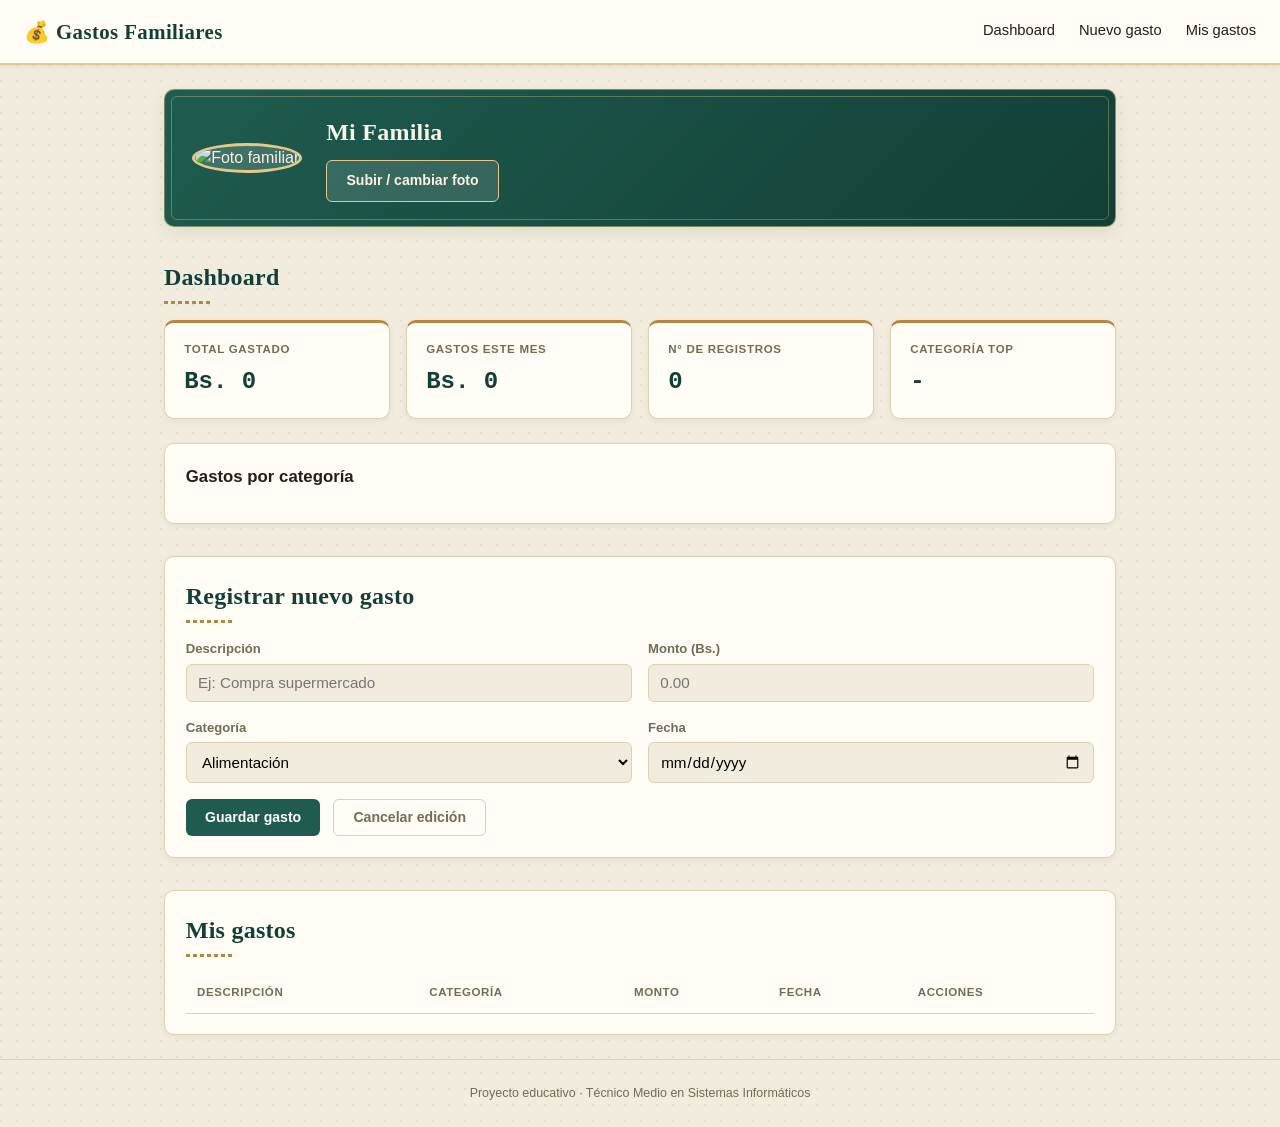
==== index.html @ 494bfda7 "Update index.html" ====
<!DOCTYPE html>
<html lang="es">
<head>
  <meta charset="UTF-8" />
  <meta name="viewport" content="width=device-width, initial-scale=1.0" />
  <title>Gastos Familiares</title>
  <link rel="stylesheet" href="style.css" />
</head>
<body>

  <!-- HEADER -->
  <header class="header">
    <div class="header__left">
      <span class="header__logo">💰 Gastos Familiares</span>
    </div>
    <button class="hamburger" id="hamburgerBtn" aria-label="Abrir menú">
      <span></span>
      <span></span>
      <span></span>
    </button>
    <nav class="nav" id="navMenu">
      <a href="#dashboard" class="nav__link">Dashboard</a>
      <a href="#nuevo-gasto" class="nav__link">Nuevo gasto</a>
      <a href="#lista-gastos" class="nav__link">Mis gastos</a>
    </nav>
  </header>

  <main class="main">

    <!-- SECCIÓN: FOTO FAMILIAR -->
    <section class="familia-card">
      <div class="familia-card__foto">
        <img id="fotoFamiliar" src="" alt="Foto familiar" />
      </div>
      <div class="familia-card__info">
        <h2 id="nombreFamilia">Mi Familia</h2>
        <label class="btn btn--secondary" for="inputFoto">Subir / cambiar foto</label>
        <input type="file" id="inputFoto" accept="image/*" hidden />
      </div>
    </section>

    <!-- DASHBOARD -->
    <section id="dashboard" class="dashboard">
      <h2 class="section-title">Dashboard</h2>

      <div class="stats-grid">
        <div class="stat-card">
          <span class="stat-card__label">Total gastado</span>
          <span class="stat-card__value" id="statTotal">Bs. 0</span>
        </div>
        <div class="stat-card">
          <span class="stat-card__label">Gastos este mes</span>
          <span class="stat-card__value" id="statMes">Bs. 0</span>
        </div>
        <div class="stat-card">
          <span class="stat-card__label">N° de registros</span>
          <span class="stat-card__value" id="statCantidad">0</span>
        </div>
        <div class="stat-card">
          <span class="stat-card__label">Categoría top</span>
          <span class="stat-card__value" id="statCategoriaTop">-</span>
        </div>
      </div>

      <div class="categorias-breakdown">
        <h3 class="section-subtitle">Gastos por categoría</h3>
        <div id="categoriasContainer"></div>
      </div>
    </section>

    <!-- FORMULARIO NUEVO GASTO -->
    <section id="nuevo-gasto" class="form-section">
      <h2 class="section-title">Registrar nuevo gasto</h2>
      <form id="formGasto" class="form-gasto">
        <input type="hidden" id="gastoId" />

        <div class="form-group">
          <label for="descripcion">Descripción</label>
          <input type="text" id="descripcion" required placeholder="Ej: Compra supermercado" />
        </div>

        <div class="form-group">
          <label for="monto">Monto (Bs.)</label>
          <input type="number" id="monto" step="0.01" min="0" required placeholder="0.00" />
        </div>

        <div class="form-group">
          <label for="categoria">Categoría</label>
          <select id="categoria">
            <option value="Alimentación">Alimentación</option>
            <option value="Transporte">Transporte</option>
            <option value="Servicios">Servicios</option>
            <option value="Salud">Salud</option>
            <option value="Educación">Educación</option>
            <option value="Entretenimiento">Entretenimiento</option>
            <option value="Otros">Otros</option>
          </select>
        </div>

        <div class="form-group">
          <label for="fecha">Fecha</label>
          <input type="date" id="fecha" required />
        </div>

        <div class="form-actions">
          <button type="submit" class="btn btn--primary" id="btnGuardar">Guardar gasto</button>
          <button type="button" class="btn btn--ghost" id="btnCancelar" hidden>Cancelar edición</button>
        </div>
      </form>
    </section>

    <!-- LISTA DE GASTOS -->
    <section id="lista-gastos" class="lista-section">
      <h2 class="section-title">Mis gastos</h2>
      <div class="tabla-wrapper">
        <table class="tabla-gastos">
          <thead>
            <tr>
              <th>Descripción</th>
              <th>Categoría</th>
              <th>Monto</th>
              <th>Fecha</th>
              <th>Acciones</th>
            </tr>
          </thead>
          <tbody id="tablaGastosBody">
            <!-- filas generadas por JS -->
          </tbody>
        </table>
      </div>
    </section>

  </main>

  <footer class="footer">
    <p>Proyecto educativo · Técnico Medio en Sistemas Informáticos</p>
  </footer>

  <script src="https://cdn.jsdelivr.net/npm/@supabase/supabase-js@2"></script>
  <script src="js/supabaseClient.js"></script>
  <script src="js/toast.js"></script>
  <script src="js/auth.js"></script>
  <script src="js/app.js"></script>
</body>
</html>
---- style.css ----
/* =====================================================
   GASTOS FAMILIARES — tema "Billetera"
   Inspirado en billetes bolivianos y libros contables:
   verde billete, dorado grabado, papel crema, guilloché.
   ===================================================== */

/* ================= VARIABLES ================= */
:root {
  --color-bg: #f1ecdd;
  --color-surface: #fffdf6;
  --color-primary: #1f5c4f;        /* verde billete */
  --color-primary-dark: #123f36;
  --color-secondary: #b8863f;      /* dorado grabado */
  --color-secondary-light: #e4c98a;
  --color-text: #241f16;
  --color-text-light: #756b56;
  --color-border: #ddd2b3;
  --color-danger: #a3402c;
  --color-success: #2f7d5c;
  --radius: 10px;
  --radius-sm: 6px;
  --shadow: 0 6px 18px rgba(31, 26, 10, 0.08);
  --shadow-sm: 0 2px 6px rgba(31, 26, 10, 0.06);
  --transition: 0.2s ease;
  --font-display: "Spectral", "Georgia", serif;
  --font-body: "Inter", "Segoe UI", Roboto, Arial, sans-serif;
  --font-mono: "JetBrains Mono", "Courier New", monospace;
}

* { box-sizing: border-box; margin: 0; padding: 0; }

body {
  font-family: var(--font-body);
  background:
    radial-gradient(circle at 1px 1px, rgba(31,92,79,0.07) 1px, transparent 0) 0 0/16px 16px,
    var(--color-bg);
  color: var(--color-text);
  line-height: 1.5;
}

.section-title {
  font-family: var(--font-display);
  font-weight: 600;
  font-size: 1.5rem;
  margin-bottom: 1rem;
  color: var(--color-primary-dark);
  letter-spacing: 0.01em;
}

.section-subtitle {
  font-size: 1.05rem;
  font-weight: 600;
  margin-bottom: 0.8rem;
  color: var(--color-text);
}

/* Regla tipo guilloché para separar secciones importantes */
.section-title::after {
  content: "";
  display: block;
  width: 46px;
  height: 3px;
  margin-top: 0.4rem;
  background: repeating-linear-gradient(
    90deg,
    var(--color-secondary) 0 4px,
    transparent 4px 7px
  );
}

/* ================= HEADER ================= */
.header {
  display: flex;
  align-items: center;
  justify-content: space-between;
  background: var(--color-surface);
  padding: 1rem 1.5rem;
  border-bottom: 2px solid var(--color-secondary-light);
  box-shadow: var(--shadow-sm);
  position: sticky;
  top: 0;
  z-index: 100;
}

.header__logo {
  font-family: var(--font-display);
  font-size: 1.3rem;
  font-weight: 700;
  color: var(--color-primary-dark);
  letter-spacing: 0.02em;
}

.nav {
  display: flex;
  gap: 1.5rem;
}

.nav__link {
  text-decoration: none;
  color: var(--color-text);
  font-weight: 500;
  font-size: 0.92rem;
  padding-bottom: 2px;
  border-bottom: 2px solid transparent;
  transition: color var(--transition), border-color var(--transition);
}

.nav__link:hover {
  color: var(--color-primary);
  border-color: var(--color-secondary);
}

/* Hamburguesa */
.hamburger {
  display: none;
  flex-direction: column;
  justify-content: space-between;
  width: 26px;
  height: 20px;
  background: none;
  border: none;
  cursor: pointer;
}

.hamburger span {
  display: block;
  height: 3px;
  width: 100%;
  background: var(--color-primary-dark);
  border-radius: 2px;
  transition: transform var(--transition), opacity var(--transition);
}

.hamburger.active span:nth-child(1) { transform: translateY(8px) rotate(45deg); }
.hamburger.active span:nth-child(2) { opacity: 0; }
.hamburger.active span:nth-child(3) { transform: translateY(-9px) rotate(-45deg); }

/* ================= MAIN ================= */
.main {
  max-width: 1000px;
  margin: 0 auto;
  padding: 1.5rem;
  display: flex;
  flex-direction: column;
  gap: 2rem;
}

/* ================= FAMILIA CARD (estilo billete) ================= */
.familia-card {
  position: relative;
  background: linear-gradient(135deg, var(--color-primary), var(--color-primary-dark));
  border-radius: var(--radius);
  padding: 1.5rem 1.7rem;
  display: flex;
  align-items: center;
  gap: 1.5rem;
  color: #fbf6e8;
  box-shadow: var(--shadow);
  border: 1px solid rgba(228, 201, 138, 0.5);
  overflow: hidden;
}

/* marco doble tipo billete */
.familia-card::before {
  content: "";
  position: absolute;
  inset: 6px;
  border: 1px solid rgba(228, 201, 138, 0.35);
  border-radius: calc(var(--radius) - 4px);
  pointer-events: none;
}

.familia-card__foto img {
  width: 90px;
  height: 90px;
  border-radius: 50%;
  object-fit: cover;
  background: rgba(255, 255, 255, 0.15);
  border: 3px solid var(--color-secondary-light);
}

.familia-card__info h2 {
  font-family: var(--font-display);
  margin-bottom: 0.6rem;
  letter-spacing: 0.01em;
}

/* ================= BOTONES ================= */
.btn {
  display: inline-block;
  padding: 0.6rem 1.2rem;
  border-radius: var(--radius-sm);
  border: none;
  cursor: pointer;
  font-weight: 600;
  font-size: 0.88rem;
  font-family: var(--font-body);
  transition: transform var(--transition), background var(--transition), box-shadow var(--transition);
}

.btn:hover { transform: translateY(-1px); box-shadow: var(--shadow-sm); }
.btn:active { transform: translateY(0); }

.btn--primary {
  background: var(--color-primary);
  color: #fff;
}
.btn--primary:hover { background: var(--color-primary-dark); }

.btn--secondary {
  background: rgba(255, 255, 255, 0.12);
  color: #fbf6e8;
  border: 1px solid var(--color-secondary-light);
}

.btn--ghost {
  background: transparent;
  color: var(--color-text-light);
  border: 1px solid var(--color-border);
}
.btn--ghost:hover { border-color: var(--color-primary); color: var(--color-primary); }

.btn--small {
  padding: 0.35rem 0.7rem;
  font-size: 0.78rem;
}

.btn--edit { background: var(--color-secondary); color: #2b1e08; }
.btn--edit:hover { background: #a3762f; }
.btn--delete { background: var(--color-danger); color: #fff; }
.btn--delete:hover { background: #832f20; }

/* ================= STATS GRID ================= */
.stats-grid {
  display: grid;
  grid-template-columns: repeat(4, 1fr);
  gap: 1rem;
  margin-bottom: 1.5rem;
}

.stat-card {
  background: var(--color-surface);
  border-radius: var(--radius);
  box-shadow: var(--shadow-sm);
  border: 1px solid var(--color-border);
  padding: 1.1rem 1.2rem;
  display: flex;
  flex-direction: column;
  gap: 0.35rem;
  border-top: 3px solid var(--color-secondary);
}

.stat-card__label {
  font-size: 0.72rem;
  color: var(--color-text-light);
  text-transform: uppercase;
  letter-spacing: 0.06em;
  font-weight: 600;
}

.stat-card__value {
  font-family: var(--font-mono);
  font-size: 1.5rem;
  font-weight: 700;
  color: var(--color-primary-dark);
  font-variant-numeric: tabular-nums;
}

/* ================= CATEGORIAS BREAKDOWN ================= */
.categorias-breakdown {
  background: var(--color-surface);
  border-radius: var(--radius);
  padding: 1.3rem;
  box-shadow: var(--shadow-sm);
  border: 1px solid var(--color-border);
}

.categoria-bar {
  margin-bottom: 0.95rem;
}

.categoria-bar__label {
  display: flex;
  justify-content: space-between;
  font-size: 0.83rem;
  margin-bottom: 0.35rem;
  color: var(--color-text-light);
}

.categoria-bar__label span:last-child {
  font-family: var(--font-mono);
  color: var(--color-text);
  font-weight: 600;
}

.categoria-bar__track {
  background: var(--color-bg);
  border-radius: 20px;
  overflow: hidden;
  height: 9px;
  border: 1px solid var(--color-border);
}

.categoria-bar__fill {
  height: 100%;
  background: linear-gradient(90deg, var(--color-primary), var(--color-secondary));
  border-radius: 20px;
  transition: width 0.4s ease;
}

/* ================= FORMULARIO ================= */
.form-section,
.lista-section {
  background: var(--color-surface);
  border-radius: var(--radius);
  padding: 1.3rem;
  box-shadow: var(--shadow-sm);
  border: 1px solid var(--color-border);
}

.form-gasto {
  display: grid;
  grid-template-columns: repeat(2, 1fr);
  gap: 1rem;
}

.form-group {
  display: flex;
  flex-direction: column;
  gap: 0.3rem;
}

.form-group label {
  font-size: 0.82rem;
  font-weight: 600;
  color: var(--color-text-light);
}

.form-group input,
.form-group select {
  padding: 0.6rem 0.7rem;
  border: 1px solid var(--color-border);
  border-radius: var(--radius-sm);
  font-size: 0.95rem;
  background: var(--color-bg);
  font-family: var(--font-body);
  transition: border-color var(--transition), box-shadow var(--transition);
}

.form-group input:focus,
.form-group select:focus {
  outline: none;
  border-color: var(--color-primary);
  box-shadow: 0 0 0 3px rgba(31, 92, 79, 0.15);
}

.form-actions {
  grid-column: 1 / -1;
  display: flex;
  gap: 0.8rem;
}

/* ================= TABLA ================= */
.tabla-wrapper {
  overflow-x: auto;
}

.tabla-gastos {
  width: 100%;
  border-collapse: collapse;
}

.tabla-gastos th,
.tabla-gastos td {
  text-align: left;
  padding: 0.7rem;
  border-bottom: 1px solid var(--color-border);
  font-size: 0.88rem;
}

.tabla-gastos th {
  color: var(--color-text-light);
  text-transform: uppercase;
  font-size: 0.72rem;
  letter-spacing: 0.05em;
  font-weight: 700;
}

.tabla-gastos tbody tr:hover {
  background: rgba(184, 134, 63, 0.06);
}

.tabla-gastos td[data-label="Monto"],
.tabla-gastos td.monto {
  font-family: var(--font-mono);
  font-weight: 600;
  color: var(--color-primary-dark);
}

.tabla-gastos td .acciones {
  display: flex;
  gap: 0.4rem;
}

/* ================= FOOTER ================= */
.footer {
  text-align: center;
  padding: 1.5rem;
  color: var(--color-text-light);
  font-size: 0.78rem;
  border-top: 1px solid var(--color-border);
}

/* ================= RESPONSIVE ================= */
@media (max-width: 768px) {
  .hamburger { display: flex; }

  .nav {
    position: absolute;
    top: 100%;
    left: 0;
    right: 0;
    background: var(--color-surface);
    flex-direction: column;
    gap: 0;
    max-height: 0;
    overflow: hidden;
    transition: max-height var(--transition);
    box-shadow: var(--shadow);
  }

  .nav.active { max-height: 300px; }

  .nav__link {
    padding: 1rem 1.5rem;
    border-bottom: 1px solid var(--color-border);
  }

  .stats-grid { grid-template-columns: repeat(2, 1fr); }
  .form-gasto { grid-template-columns: 1fr; }

  .familia-card {
    flex-direction: column;
    text-align: center;
  }

  .tabla-gastos thead { display: none; }

  .tabla-gastos, .tabla-gastos tbody, .tabla-gastos tr, .tabla-gastos td {
    display: block;
    width: 100%;
  }

  .tabla-gastos tr {
    margin-bottom: 1rem;
    border: 1px solid var(--color-border);
    border-radius: var(--radius);
    padding: 0.6rem;
    background: var(--color-surface);
  }

  .tabla-gastos td {
    border: none;
    padding: 0.4rem 0.2rem;
  }

  .tabla-gastos td::before {
    content: attr(data-label);
    font-weight: 600;
    color: var(--color-text-light);
    display: inline-block;
    width: 110px;
  }
}

@media (max-width: 480px) {
  .stats-grid { grid-template-columns: 1fr; }
}
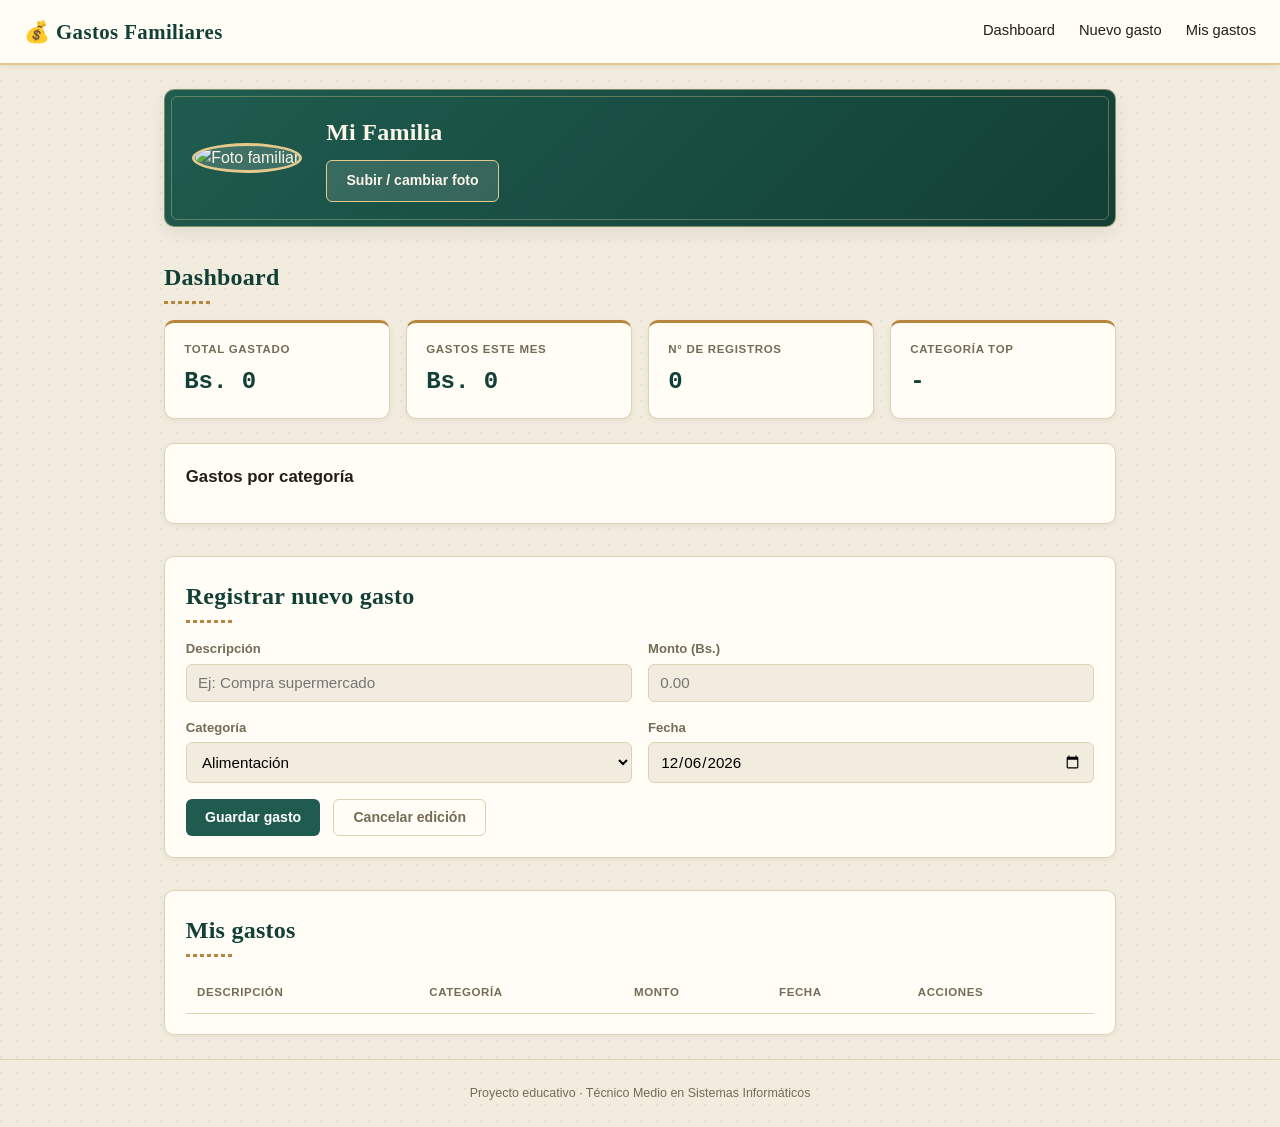
==== commit 47886492: "Update index.html" ====
--- a/index.html
+++ b/index.html
@@ -137,9 +137,9 @@
   </footer>
 
   <script src="https://cdn.jsdelivr.net/npm/@supabase/supabase-js@2"></script>
-  <script src="js/supabaseClient.js"></script>
-  <script src="js/toast.js"></script>
-  <script src="js/auth.js"></script>
-  <script src="js/app.js"></script>
+  <script src="supabaseClient.js"></script>
+  <script src="toast.js"></script>
+  <script src="auth.js"></script>
+  <script src="app.js"></script>
 </body>
 </html>
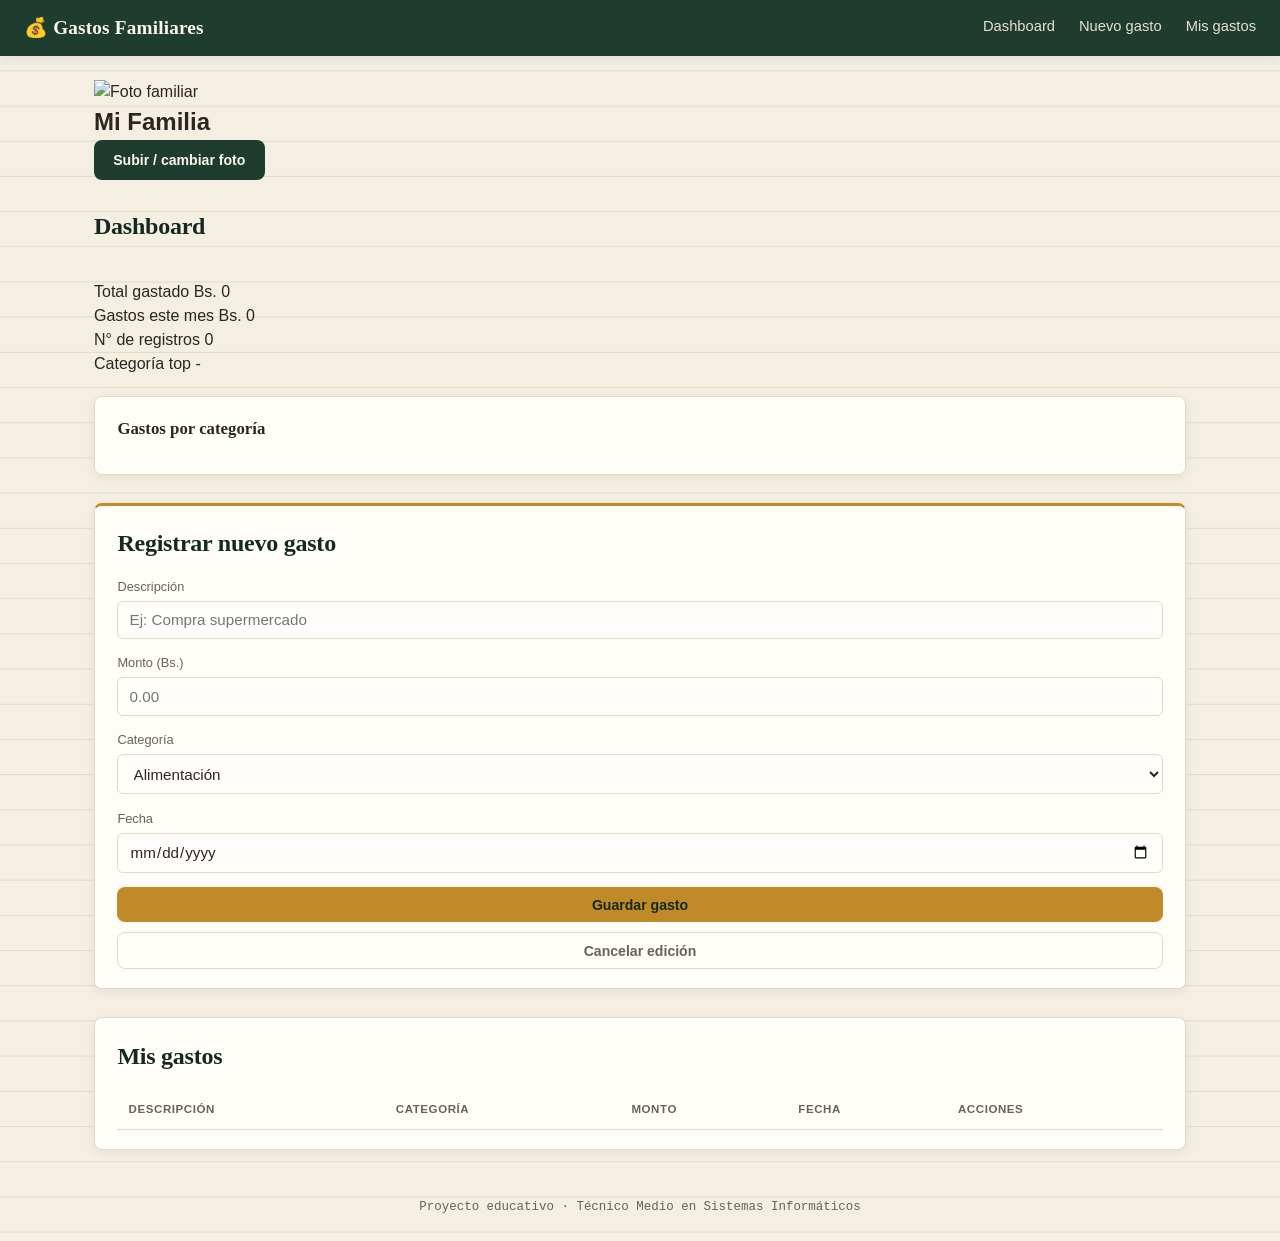
==== commit 01278f82: "Update index.html" ====
--- a/index.html
+++ b/index.html
@@ -137,9 +137,9 @@
   </footer>
 
   <script src="https://cdn.jsdelivr.net/npm/@supabase/supabase-js@2"></script>
-  <script src="supabaseClient.js"></script>
-  <script src="toast.js"></script>
-  <script src="auth.js"></script>
-  <script src="app.js"></script>
+  <script src="js/supabaseClient.js"></script>
+  <script src="js/toast.js"></script>
+  <script src="js/auth.js"></script>
+  <script src="js/app.js"></script>
 </body>
 </html>
--- a/style.css
+++ b/style.css
@@ -1,40 +1,39 @@
-/* =====================================================
-   GASTOS FAMILIARES — tema "Billetera"
-   Inspirado en billetes bolivianos y libros contables:
-   verde billete, dorado grabado, papel crema, guilloché.
-   ===================================================== */
+/* ================= FUENTES =================
+   Agregar en el <head> del HTML, antes de este archivo:
+
+   <link rel="preconnect" href="https://fonts.googleapis.com">
+   <link rel="preconnect" href="https://fonts.gstatic.com" crossorigin>
+   <link href="https://fonts.googleapis.com/css2?family=Fraunces:opsz,wght@9..144,500;9..144,600;9..144,700&family=IBM+Plex+Mono:wght@500;600&family=IBM+Plex+Sans:wght@400;500;600&display=swap" rel="stylesheet">
+================================================= */
 
 /* ================= VARIABLES ================= */
 :root {
-  --color-bg: #f1ecdd;
-  --color-surface: #fffdf6;
-  --color-primary: #1f5c4f;        /* verde billete */
-  --color-primary-dark: #123f36;
-  --color-secondary: #b8863f;      /* dorado grabado */
-  --color-secondary-light: #e4c98a;
-  --color-text: #241f16;
-  --color-text-light: #756b56;
-  --color-border: #ddd2b3;
-  --color-danger: #a3402c;
-  --color-success: #2f7d5c;
-  --radius: 10px;
-  --radius-sm: 6px;
-  --shadow: 0 6px 18px rgba(31, 26, 10, 0.08);
-  --shadow-sm: 0 2px 6px rgba(31, 26, 10, 0.06);
+  --color-bg: #f5efe3;
+  --color-surface: #fffdf8;
+  --color-primary: #1f3d2e;
+  --color-primary-dark: #14291f;
+  --color-accent: #c08a28;
+  --color-ink: #2b2620;
+  --color-ink-light: #6b6255;
+  --color-border: #e3d9c4;
+  --color-expense: #a63d2f;
+  --color-success: #4f7a5a;
+  --font-display: "Fraunces", Georgia, serif;
+  --font-body: "IBM Plex Sans", "Segoe UI", sans-serif;
+  --font-mono: "IBM Plex Mono", "Courier New", monospace;
+  --radius: 8px;
+  --shadow: 0 3px 10px rgba(43, 38, 32, 0.08);
   --transition: 0.2s ease;
-  --font-display: "Spectral", "Georgia", serif;
-  --font-body: "Inter", "Segoe UI", Roboto, Arial, sans-serif;
-  --font-mono: "JetBrains Mono", "Courier New", monospace;
 }
 
 * { box-sizing: border-box; margin: 0; padding: 0; }
 
 body {
   font-family: var(--font-body);
-  background:
-    radial-gradient(circle at 1px 1px, rgba(31,92,79,0.07) 1px, transparent 0) 0 0/16px 16px,
-    var(--color-bg);
-  color: var(--color-text);
+  background: var(--color-bg);
+  background-image: linear-gradient(var(--color-border) 1px, transparent 1px);
+  background-size: 100% 2.2rem;
+  color: var(--color-ink);
   line-height: 1.5;
 }
 
@@ -44,28 +43,15 @@
   font-size: 1.5rem;
   margin-bottom: 1rem;
   color: var(--color-primary-dark);
-  letter-spacing: 0.01em;
+  letter-spacing: -0.01em;
 }
 
 .section-subtitle {
+  font-family: var(--font-display);
+  font-weight: 600;
   font-size: 1.05rem;
-  font-weight: 600;
   margin-bottom: 0.8rem;
-  color: var(--color-text);
-}
-
-/* Regla tipo guilloché para separar secciones importantes */
-.section-title::after {
-  content: "";
-  display: block;
-  width: 46px;
-  height: 3px;
-  margin-top: 0.4rem;
-  background: repeating-linear-gradient(
-    90deg,
-    var(--color-secondary) 0 4px,
-    transparent 4px 7px
-  );
+  color: var(--color-ink);
 }
 
 /* ================= HEADER ================= */
@@ -73,10 +59,9 @@
   display: flex;
   align-items: center;
   justify-content: space-between;
-  background: var(--color-surface);
-  padding: 1rem 1.5rem;
-  border-bottom: 2px solid var(--color-secondary-light);
-  box-shadow: var(--shadow-sm);
+  background: var(--color-primary);
+  padding: 0.85rem 1.5rem;
+  box-shadow: var(--shadow);
   position: sticky;
   top: 0;
   z-index: 100;
@@ -84,10 +69,10 @@
 
 .header__logo {
   font-family: var(--font-display);
-  font-size: 1.3rem;
-  font-weight: 700;
-  color: var(--color-primary-dark);
-  letter-spacing: 0.02em;
+  font-size: 1.2rem;
+  font-weight: 600;
+  color: #fdf8ec;
+  letter-spacing: 0.01em;
 }
 
 .nav {
@@ -97,20 +82,19 @@
 
 .nav__link {
   text-decoration: none;
-  color: var(--color-text);
+  color: #e8e0cd;
   font-weight: 500;
   font-size: 0.92rem;
   padding-bottom: 2px;
-  border-bottom: 2px solid transparent;
+  border-bottom: 1px solid transparent;
   transition: color var(--transition), border-color var(--transition);
 }
 
 .nav__link:hover {
-  color: var(--color-primary);
-  border-color: var(--color-secondary);
-}
-
-/* Hamburguesa */
+  color: var(--color-accent);
+  border-bottom-color: var(--color-accent);
+}
+
 .hamburger {
   display: none;
   flex-direction: column;
@@ -126,7 +110,7 @@
   display: block;
   height: 3px;
   width: 100%;
-  background: var(--color-primary-dark);
+  background: #fdf8ec;
   border-radius: 2px;
   transition: transform var(--transition), opacity var(--transition);
 }
@@ -137,191 +121,195 @@
 
 /* ================= MAIN ================= */
 .main {
-  max-width: 1000px;
+  max-width: 1140px;
   margin: 0 auto;
   padding: 1.5rem;
   display: flex;
   flex-direction: column;
-  gap: 2rem;
-}
-
-/* ================= FAMILIA CARD (estilo billete) ================= */
-.familia-card {
-  position: relative;
-  background: linear-gradient(135deg, var(--color-primary), var(--color-primary-dark));
+  gap: 1.75rem;
+}
+
+/* ================= FRANJA FAMILIAR (antes: banner grande) ================= */
+.familia-strip {
+  background: var(--color-surface);
+  border: 1px solid var(--color-border);
+  border-left: 4px solid var(--color-accent);
   border-radius: var(--radius);
-  padding: 1.5rem 1.7rem;
-  display: flex;
-  align-items: center;
-  gap: 1.5rem;
-  color: #fbf6e8;
+  padding: 0.75rem 1.1rem;
+  display: flex;
+  align-items: center;
+  gap: 0.9rem;
   box-shadow: var(--shadow);
-  border: 1px solid rgba(228, 201, 138, 0.5);
-  overflow: hidden;
-}
-
-/* marco doble tipo billete */
-.familia-card::before {
-  content: "";
-  position: absolute;
-  inset: 6px;
-  border: 1px solid rgba(228, 201, 138, 0.35);
-  border-radius: calc(var(--radius) - 4px);
-  pointer-events: none;
-}
-
-.familia-card__foto img {
-  width: 90px;
-  height: 90px;
+}
+
+.familia-strip__foto img {
+  width: 44px;
+  height: 44px;
   border-radius: 50%;
   object-fit: cover;
-  background: rgba(255, 255, 255, 0.15);
-  border: 3px solid var(--color-secondary-light);
-}
-
-.familia-card__info h2 {
+  background: var(--color-bg);
+  border: 2px solid var(--color-accent);
+}
+
+.familia-strip__nombre {
   font-family: var(--font-display);
-  margin-bottom: 0.6rem;
-  letter-spacing: 0.01em;
+  font-weight: 600;
+  font-size: 1.05rem;
+  color: var(--color-primary-dark);
+  flex: 1;
 }
 
 /* ================= BOTONES ================= */
 .btn {
   display: inline-block;
   padding: 0.6rem 1.2rem;
-  border-radius: var(--radius-sm);
+  border-radius: var(--radius);
   border: none;
   cursor: pointer;
+  font-family: var(--font-body);
   font-weight: 600;
   font-size: 0.88rem;
-  font-family: var(--font-body);
-  transition: transform var(--transition), background var(--transition), box-shadow var(--transition);
-}
-
-.btn:hover { transform: translateY(-1px); box-shadow: var(--shadow-sm); }
-.btn:active { transform: translateY(0); }
+  transition: transform var(--transition), background var(--transition);
+}
+
+.btn:hover { transform: translateY(-1px); }
 
 .btn--primary {
+  background: var(--color-accent);
+  color: var(--color-primary-dark);
+}
+
+.btn--primary:hover { background: #a8781f; }
+
+.btn--secondary {
   background: var(--color-primary);
-  color: #fff;
-}
-.btn--primary:hover { background: var(--color-primary-dark); }
-
-.btn--secondary {
-  background: rgba(255, 255, 255, 0.12);
-  color: #fbf6e8;
-  border: 1px solid var(--color-secondary-light);
-}
+  color: #fdf8ec;
+}
+
+.btn--secondary:hover { background: var(--color-primary-dark); }
 
 .btn--ghost {
   background: transparent;
-  color: var(--color-text-light);
-  border: 1px solid var(--color-border);
-}
-.btn--ghost:hover { border-color: var(--color-primary); color: var(--color-primary); }
+  color: var(--color-ink-light);
+  border: 1px solid var(--color-border);
+}
 
 .btn--small {
-  padding: 0.35rem 0.7rem;
+  padding: 0.4rem 0.85rem;
   font-size: 0.78rem;
 }
 
-.btn--edit { background: var(--color-secondary); color: #2b1e08; }
-.btn--edit:hover { background: #a3762f; }
-.btn--delete { background: var(--color-danger); color: #fff; }
-.btn--delete:hover { background: #832f20; }
-
-/* ================= STATS GRID ================= */
-.stats-grid {
-  display: grid;
-  grid-template-columns: repeat(4, 1fr);
-  gap: 1rem;
-  margin-bottom: 1.5rem;
-}
-
-.stat-card {
+.btn--edit { background: var(--color-primary); color: #fdf8ec; }
+.btn--delete { background: var(--color-expense); color: #fdf8ec; }
+
+/* ================= DASHBOARD ================= */
+.dashboard {
+  display: flex;
+  flex-direction: column;
+  gap: 1.25rem;
+}
+
+/* Línea de totales tipo recibo */
+.stats-strip {
   background: var(--color-surface);
+  border: 1px solid var(--color-border);
   border-radius: var(--radius);
-  box-shadow: var(--shadow-sm);
-  border: 1px solid var(--color-border);
-  padding: 1.1rem 1.2rem;
+  box-shadow: var(--shadow);
+  display: flex;
+}
+
+.stat-item {
+  flex: 1;
+  padding: 1rem 1.2rem;
   display: flex;
   flex-direction: column;
   gap: 0.35rem;
-  border-top: 3px solid var(--color-secondary);
-}
-
-.stat-card__label {
+  border-right: 1px dashed var(--color-border);
+}
+
+.stat-item:last-child { border-right: none; }
+
+.stat-item__label {
   font-size: 0.72rem;
-  color: var(--color-text-light);
+  color: var(--color-ink-light);
   text-transform: uppercase;
   letter-spacing: 0.06em;
-  font-weight: 600;
-}
-
-.stat-card__value {
+}
+
+.stat-item__value {
   font-family: var(--font-mono);
-  font-size: 1.5rem;
-  font-weight: 700;
+  font-variant-numeric: tabular-nums;
+  font-size: 1.25rem;
+  font-weight: 600;
   color: var(--color-primary-dark);
-  font-variant-numeric: tabular-nums;
-}
-
-/* ================= CATEGORIAS BREAKDOWN ================= */
+}
+
+/* Dos columnas: categorías | ficha nuevo gasto */
+.dashboard-columns {
+  display: grid;
+  grid-template-columns: 1.4fr 1fr;
+  gap: 1.25rem;
+  align-items: start;
+}
+
 .categorias-breakdown {
   background: var(--color-surface);
+  border: 1px solid var(--color-border);
   border-radius: var(--radius);
-  padding: 1.3rem;
-  box-shadow: var(--shadow-sm);
-  border: 1px solid var(--color-border);
+  padding: 1.2rem 1.4rem;
+  box-shadow: var(--shadow);
 }
 
 .categoria-bar {
-  margin-bottom: 0.95rem;
+  margin-bottom: 0.9rem;
 }
 
 .categoria-bar__label {
   display: flex;
   justify-content: space-between;
-  font-size: 0.83rem;
+  font-size: 0.85rem;
   margin-bottom: 0.35rem;
-  color: var(--color-text-light);
+  color: var(--color-ink-light);
 }
 
 .categoria-bar__label span:last-child {
   font-family: var(--font-mono);
-  color: var(--color-text);
+  font-variant-numeric: tabular-nums;
+  color: var(--color-expense);
   font-weight: 600;
 }
 
 .categoria-bar__track {
   background: var(--color-bg);
+  border: 1px solid var(--color-border);
   border-radius: 20px;
   overflow: hidden;
   height: 9px;
-  border: 1px solid var(--color-border);
 }
 
 .categoria-bar__fill {
   height: 100%;
-  background: linear-gradient(90deg, var(--color-primary), var(--color-secondary));
+  background: var(--color-primary);
   border-radius: 20px;
   transition: width 0.4s ease;
 }
 
-/* ================= FORMULARIO ================= */
-.form-section,
-.lista-section {
+/* ================= FORMULARIO (ficha lateral, sticky) ================= */
+.form-section {
   background: var(--color-surface);
+  border: 1px solid var(--color-border);
+  border-top: 3px solid var(--color-accent);
   border-radius: var(--radius);
-  padding: 1.3rem;
-  box-shadow: var(--shadow-sm);
-  border: 1px solid var(--color-border);
+  padding: 1.2rem 1.4rem;
+  box-shadow: var(--shadow);
+  position: sticky;
+  top: 5rem;
 }
 
 .form-gasto {
   display: grid;
-  grid-template-columns: repeat(2, 1fr);
-  gap: 1rem;
+  grid-template-columns: 1fr;
+  gap: 0.9rem;
 }
 
 .form-group {
@@ -331,36 +319,226 @@
 }
 
 .form-group label {
-  font-size: 0.82rem;
-  font-weight: 600;
-  color: var(--color-text-light);
+  font-size: 0.8rem;
+  color: var(--color-ink-light);
+  font-weight: 500;
 }
 
 .form-group input,
 .form-group select {
   padding: 0.6rem 0.7rem;
   border: 1px solid var(--color-border);
-  border-radius: var(--radius-sm);
+  border-radius: 6px;
+  font-family: var(--font-body);
   font-size: 0.95rem;
-  background: var(--color-bg);
-  font-family: var(--font-body);
-  transition: border-color var(--transition), box-shadow var(--transition);
+  background: #fffefb;
+  color: var(--color-ink);
 }
 
 .form-group input:focus,
 .form-group select:focus {
   outline: none;
   border-color: var(--color-primary);
-  box-shadow: 0 0 0 3px rgba(31, 92, 79, 0.15);
+  box-shadow: 0 0 0 3px rgba(31, 61, 46, 0.12);
 }
 
 .form-actions {
-  grid-column: 1 / -1;
-  display: flex;
-  gap: 0.8rem;
-}
-
-/* ================= TABLA ================= */
+  display: flex;
+  flex-direction: column;
+  gap: 0.6rem;
+}
+
+.form-actions .btn { width: 100%; text-align: center; }
+
+/* ================= DATE PICKER / SELECT PICKER CUSTOM ================= */
+.date-picker,
+.select-picker {
+  position: relative;
+}
+
+.date-picker__input,
+.select-picker__input {
+  width: 100%;
+  text-align: left;
+  padding: 0.6rem 0.7rem;
+  border: 1px solid var(--color-border);
+  border-radius: 6px;
+  font-family: var(--font-body);
+  font-size: 0.95rem;
+  background: #fffefb;
+  color: var(--color-ink);
+  cursor: pointer;
+}
+
+.date-picker__input:hover,
+.select-picker__input:hover {
+  border-color: var(--color-primary);
+}
+
+.date-picker__input:focus,
+.select-picker__input:focus {
+  outline: none;
+  border-color: var(--color-primary);
+  box-shadow: 0 0 0 3px rgba(31, 61, 46, 0.12);
+}
+
+.date-picker__panel,
+.select-picker__panel {
+  position: absolute;
+  top: calc(100% + 6px);
+  left: 0;
+  right: 0;
+  background: var(--color-surface);
+  border: 1px solid var(--color-border);
+  border-radius: var(--radius);
+  box-shadow: 0 6px 18px rgba(43, 38, 32, 0.14);
+  z-index: 20;
+  padding: 0.8rem;
+}
+
+.date-picker__header {
+  display: flex;
+  align-items: center;
+  justify-content: space-between;
+  margin-bottom: 0.6rem;
+  font-family: var(--font-display);
+  font-weight: 600;
+  font-size: 0.9rem;
+  color: var(--color-primary-dark);
+}
+
+.date-picker__nav {
+  background: none;
+  border: 1px solid var(--color-border);
+  border-radius: 6px;
+  width: 26px;
+  height: 26px;
+  cursor: pointer;
+  color: var(--color-ink);
+  font-size: 1rem;
+  line-height: 1;
+}
+
+.date-picker__nav:hover {
+  background: var(--color-bg);
+}
+
+.date-picker__weekdays {
+  display: grid;
+  grid-template-columns: repeat(7, 1fr);
+  text-align: center;
+  font-size: 0.7rem;
+  color: var(--color-ink-light);
+  margin-bottom: 0.3rem;
+}
+
+.date-picker__grid {
+  display: grid;
+  grid-template-columns: repeat(7, 1fr);
+  gap: 2px;
+}
+
+.date-picker__day {
+  background: none;
+  border: none;
+  border-radius: 6px;
+  padding: 0.4rem 0;
+  font-size: 0.82rem;
+  font-family: var(--font-mono);
+  color: var(--color-ink);
+  cursor: pointer;
+}
+
+.date-picker__day:hover {
+  background: var(--color-bg);
+}
+
+.date-picker__day--empty {
+  cursor: default;
+}
+
+.date-picker__day--today {
+  color: var(--color-accent);
+  font-weight: 600;
+}
+
+.date-picker__day--selected {
+  background: var(--color-primary);
+  color: #fdf8ec;
+  font-weight: 600;
+}
+
+.select-picker__panel {
+  padding: 0.4rem;
+  max-height: 220px;
+  overflow-y: auto;
+}
+
+.select-picker__option {
+  display: block;
+  width: 100%;
+  text-align: left;
+  padding: 0.5rem 0.6rem;
+  background: none;
+  border: none;
+  border-radius: 6px;
+  font-family: var(--font-body);
+  font-size: 0.9rem;
+  color: var(--color-ink);
+  cursor: pointer;
+}
+
+.select-picker__option:hover {
+  background: var(--color-bg);
+}
+
+.select-picker__option--selected {
+  background: var(--color-bg);
+  color: var(--color-primary-dark);
+  font-weight: 600;
+}
+
+/* ================= LISTA HEADER (título + refrescar) ================= */
+.lista-header {
+  display: flex;
+  align-items: center;
+  justify-content: space-between;
+  margin-bottom: 1rem;
+}
+
+.lista-header .section-title {
+  margin-bottom: 0;
+}
+
+#btnRefrescar {
+  display: inline-flex;
+  align-items: center;
+  gap: 0.4rem;
+}
+
+#refrescarIcono {
+  display: inline-block;
+  transition: transform 0.5s ease;
+}
+
+#refrescarIcono.girando {
+  animation: girar 0.6s linear infinite;
+}
+
+@keyframes girar {
+  from { transform: rotate(0deg); }
+  to { transform: rotate(360deg); }
+}
+
+/* ================= LISTA / TABLA (libro mayor, ancho completo) ================= */
+.lista-section {
+  background: var(--color-surface);
+  border: 1px solid var(--color-border);
+  border-radius: var(--radius);
+  padding: 1.2rem 1.4rem;
+  box-shadow: var(--shadow);
+}
+
 .tabla-wrapper {
   overflow-x: auto;
 }
@@ -375,26 +553,26 @@
   text-align: left;
   padding: 0.7rem;
   border-bottom: 1px solid var(--color-border);
-  font-size: 0.88rem;
+  font-size: 0.9rem;
 }
 
 .tabla-gastos th {
-  color: var(--color-text-light);
+  color: var(--color-ink-light);
   text-transform: uppercase;
   font-size: 0.72rem;
   letter-spacing: 0.05em;
-  font-weight: 700;
+  font-weight: 600;
+}
+
+.tabla-gastos td:nth-child(3) {
+  font-family: var(--font-mono);
+  font-variant-numeric: tabular-nums;
+  color: var(--color-expense);
+  font-weight: 600;
 }
 
 .tabla-gastos tbody tr:hover {
-  background: rgba(184, 134, 63, 0.06);
-}
-
-.tabla-gastos td[data-label="Monto"],
-.tabla-gastos td.monto {
-  font-family: var(--font-mono);
-  font-weight: 600;
-  color: var(--color-primary-dark);
+  background: var(--color-bg);
 }
 
 .tabla-gastos td .acciones {
@@ -406,12 +584,22 @@
 .footer {
   text-align: center;
   padding: 1.5rem;
-  color: var(--color-text-light);
+  color: var(--color-ink-light);
   font-size: 0.78rem;
-  border-top: 1px solid var(--color-border);
+  font-family: var(--font-mono);
 }
 
 /* ================= RESPONSIVE ================= */
+@media (max-width: 900px) {
+  .dashboard-columns {
+    grid-template-columns: 1fr;
+  }
+
+  .form-section {
+    position: static;
+  }
+}
+
 @media (max-width: 768px) {
   .hamburger { display: flex; }
 
@@ -420,7 +608,7 @@
     top: 100%;
     left: 0;
     right: 0;
-    background: var(--color-surface);
+    background: var(--color-primary);
     flex-direction: column;
     gap: 0;
     max-height: 0;
@@ -433,17 +621,23 @@
 
   .nav__link {
     padding: 1rem 1.5rem;
-    border-bottom: 1px solid var(--color-border);
+    border-bottom: 1px solid rgba(253, 248, 236, 0.15);
   }
 
-  .stats-grid { grid-template-columns: repeat(2, 1fr); }
-  .form-gasto { grid-template-columns: 1fr; }
-
-  .familia-card {
-    flex-direction: column;
-    text-align: center;
+  .stats-strip { flex-direction: column; }
+
+  .stat-item {
+    border-right: none;
+    border-bottom: 1px dashed var(--color-border);
   }
 
+  .stat-item:last-child { border-bottom: none; }
+
+  .familia-strip {
+    flex-wrap: wrap;
+  }
+
+  /* Tabla -> tarjetas en móvil */
   .tabla-gastos thead { display: none; }
 
   .tabla-gastos, .tabla-gastos tbody, .tabla-gastos tr, .tabla-gastos td {
@@ -459,20 +653,203 @@
     background: var(--color-surface);
   }
 
-  .tabla-gastos td {
-    border: none;
-    padding: 0.4rem 0.2rem;
-  }
+  .tabla-gastos td { border: none; padding: 0.4rem 0.2rem; }
 
   .tabla-gastos td::before {
     content: attr(data-label);
     font-weight: 600;
-    color: var(--color-text-light);
+    color: var(--color-ink-light);
     display: inline-block;
     width: 110px;
   }
 }
 
-@media (max-width: 480px) {
-  .stats-grid { grid-template-columns: 1fr; }
-}
+.toast {
+  position: fixed;
+  bottom: 20px;
+  right: 20px;
+  padding: 0.8rem 1.2rem;
+  border-radius: 8px;
+  color: #fff;
+  font-size: 0.9rem;
+  animation: subir 0.3s ease;
+  z-index: 999;
+}
+.toast--exito { background: #10b981; }
+.toast--error { background: #ef4444; }
+
+@keyframes subir {
+  from { opacity: 0; transform: translateY(10px); }
+  to { opacity: 1; transform: translateY(0); }
+}
+
+/* ================= PERFIL ACTIVO (badge en franja familiar) ================= */
+.perfil-activo {
+  display: flex;
+  align-items: center;
+  gap: 0.5rem;
+  background: var(--color-bg);
+  border: 1px solid var(--color-border);
+  border-radius: 20px;
+  padding: 0.35rem 0.8rem 0.35rem 0.4rem;
+  cursor: pointer;
+  transition: border-color var(--transition);
+}
+.perfil-activo:hover { border-color: var(--color-accent); }
+.perfil-activo__avatar {
+  width: 26px; height: 26px;
+  border-radius: 50%;
+  background: var(--color-primary);
+  color: #fdf8ec;
+  display: flex; align-items: center; justify-content: center;
+  font-size: 0.85rem;
+}
+.perfil-activo__nombre {
+  font-size: 0.82rem;
+  font-weight: 600;
+  color: var(--color-ink);
+}
+
+/* ================= MODAL SELECTOR DE PERFIL ================= */
+.perfil-modal-overlay {
+  position: fixed;
+  inset: 0;
+  background: rgba(43, 38, 32, 0.55);
+  display: flex;
+  align-items: center;
+  justify-content: center;
+  z-index: 500;
+  padding: 1.5rem;
+}
+.perfil-modal-overlay[hidden] {
+  display: none;
+}
+.perfil-modal {
+  background: var(--color-surface);
+  border-radius: var(--radius);
+  border-top: 4px solid var(--color-accent);
+  padding: 2rem 1.8rem;
+  max-width: 460px;
+  width: 100%;
+  text-align: center;
+  box-shadow: 0 12px 40px rgba(0,0,0,0.25);
+}
+.perfil-modal h2 {
+  font-family: var(--font-display);
+  font-size: 1.4rem;
+  color: var(--color-primary-dark);
+  margin-bottom: 0.4rem;
+}
+.perfil-modal p {
+  font-size: 0.85rem;
+  color: var(--color-ink-light);
+  margin-bottom: 1.4rem;
+}
+.perfil-modal__grid {
+  display: grid;
+  grid-template-columns: repeat(3, 1fr);
+  gap: 0.8rem;
+}
+.perfil-modal__opcion {
+  background: var(--color-bg);
+  border: 1px solid var(--color-border);
+  border-radius: var(--radius);
+  padding: 1rem 0.5rem;
+  cursor: pointer;
+  transition: transform var(--transition), border-color var(--transition), background var(--transition);
+  display: flex; flex-direction: column; align-items: center; gap: 0.5rem;
+}
+.perfil-modal__opcion:hover {
+  border-color: var(--color-accent);
+  background: #fffefb;
+  transform: translateY(-2px);
+}
+.perfil-modal__opcion .avatar {
+  width: 44px; height: 44px;
+  border-radius: 50%;
+  background: var(--color-primary);
+  color: #fdf8ec;
+  display: flex; align-items: center; justify-content: center;
+  font-size: 1.3rem;
+}
+.perfil-modal__opcion span.nombre {
+  font-size: 0.8rem;
+  font-weight: 600;
+  color: var(--color-ink);
+}
+
+/* ================= FILTRO POR MIEMBRO ================= */
+.lista-header__acciones {
+  display: flex;
+  align-items: center;
+  gap: 0.8rem;
+  flex-wrap: wrap;
+}
+.filtro-miembro {
+  display: flex;
+  align-items: center;
+  gap: 0.5rem;
+}
+.filtro-miembro label {
+  font-size: 0.78rem;
+  color: var(--color-ink-light);
+  white-space: nowrap;
+}
+.select-picker--filtro {
+  min-width: 160px;
+}
+.select-picker--filtro .select-picker__input {
+  padding: 0.4rem 0.7rem;
+  font-size: 0.82rem;
+}
+
+/* ================= PAGINACIÓN ================= */
+.paginacion {
+  display: flex;
+  align-items: center;
+  justify-content: center;
+  gap: 0.6rem;
+  margin-top: 1.2rem;
+}
+.paginacion button {
+  background: var(--color-surface);
+  border: 1px solid var(--color-border);
+  border-radius: 6px;
+  padding: 0.4rem 0.9rem;
+  font-family: var(--font-body);
+  font-size: 0.82rem;
+  font-weight: 600;
+  color: var(--color-ink);
+  cursor: pointer;
+  transition: border-color var(--transition), background var(--transition);
+}
+.paginacion button:hover:not(:disabled) {
+  border-color: var(--color-accent);
+  background: var(--color-bg);
+}
+.paginacion button:disabled {
+  opacity: 0.4;
+  cursor: default;
+}
+.paginacion button.activa {
+  background: var(--color-primary);
+  color: #fdf8ec;
+  border-color: var(--color-primary);
+}
+.paginacion__info {
+  font-size: 0.8rem;
+  color: var(--color-ink-light);
+  font-family: var(--font-mono);
+}
+
+@media (max-width: 768px) {
+  .familia-strip { flex-wrap: wrap; }
+  .lista-header__acciones { width: 100%; justify-content: space-between; }
+  .perfil-modal__grid { grid-template-columns: repeat(2, 1fr); }
+}
+
+.acciones-bloqueadas {
+  font-size: 0.78rem;
+  color: var(--color-ink-light);
+  font-style: italic;
+}
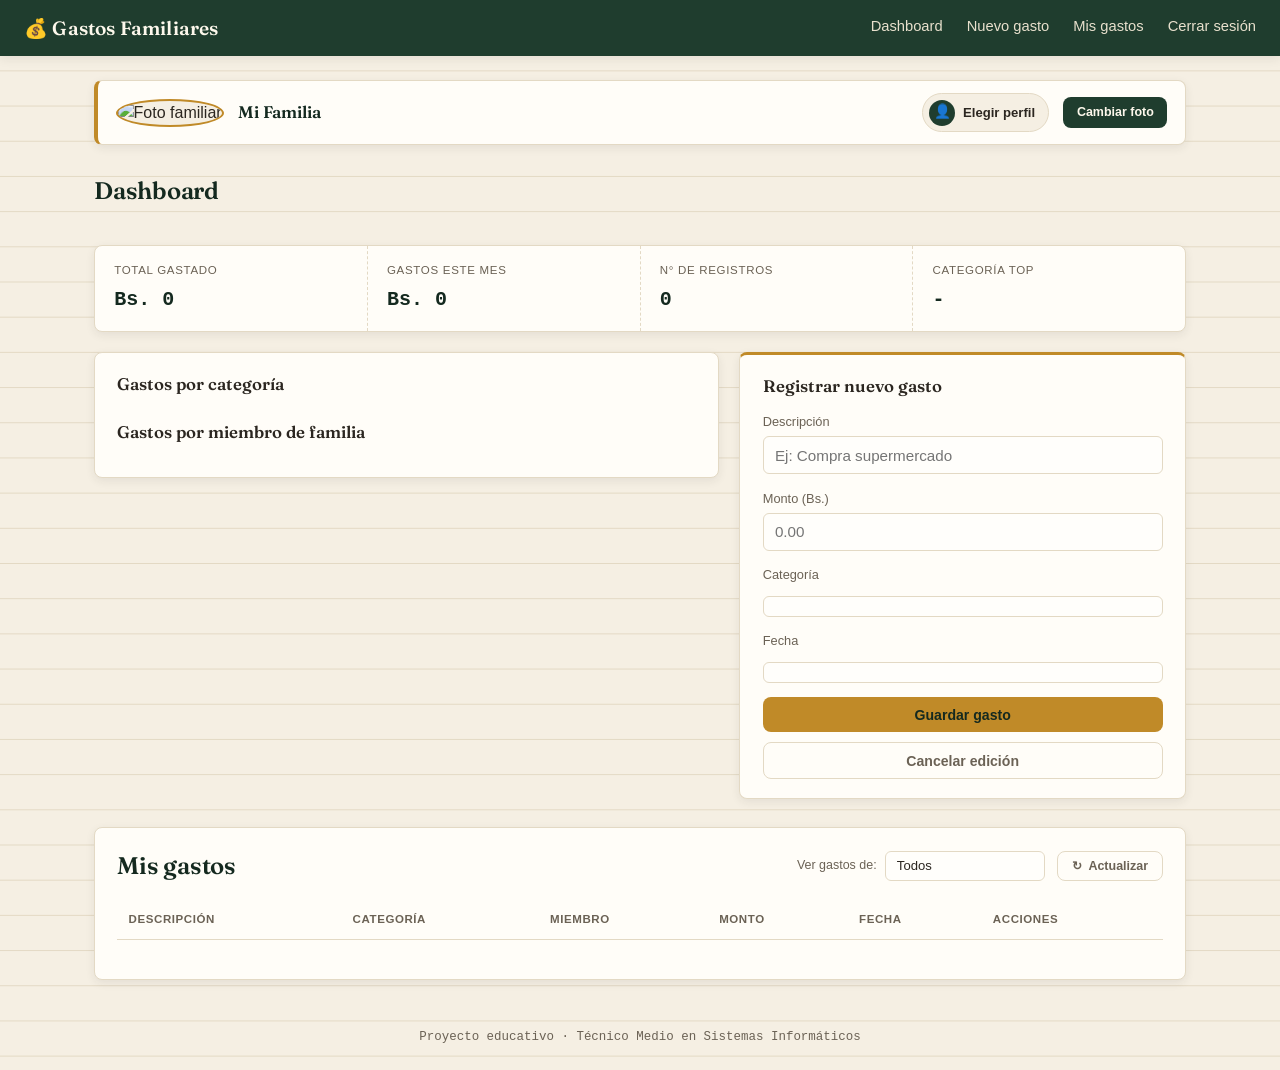
==== commit baffb116: "Update index.html" ====
--- a/index.html
+++ b/index.html
@@ -4,6 +4,9 @@
   <meta charset="UTF-8" />
   <meta name="viewport" content="width=device-width, initial-scale=1.0" />
   <title>Gastos Familiares</title>
+  <link rel="preconnect" href="https://fonts.googleapis.com">
+  <link rel="preconnect" href="https://fonts.gstatic.com" crossorigin>
+  <link href="https://fonts.googleapis.com/css2?family=Fraunces:opsz,wght@9..144,500;9..144,600;9..144,700&family=IBM+Plex+Mono:wght@500;600&family=IBM+Plex+Sans:wght@400;500;600&display=swap" rel="stylesheet">
   <link rel="stylesheet" href="style.css" />
 </head>
 <body>
@@ -22,102 +25,165 @@
       <a href="#dashboard" class="nav__link">Dashboard</a>
       <a href="#nuevo-gasto" class="nav__link">Nuevo gasto</a>
       <a href="#lista-gastos" class="nav__link">Mis gastos</a>
+      <a href="#" class="nav__link" id="btnCerrarSesion">Cerrar sesión</a>
     </nav>
   </header>
 
   <main class="main">
 
-    <!-- SECCIÓN: FOTO FAMILIAR -->
-    <section class="familia-card">
-      <div class="familia-card__foto">
+    <!-- SECCIÓN: FRANJA FAMILIAR -->
+    <section class="familia-strip">
+      <div class="familia-strip__foto">
         <img id="fotoFamiliar" src="" alt="Foto familiar" />
       </div>
-      <div class="familia-card__info">
-        <h2 id="nombreFamilia">Mi Familia</h2>
-        <label class="btn btn--secondary" for="inputFoto">Subir / cambiar foto</label>
-        <input type="file" id="inputFoto" accept="image/*" hidden />
-      </div>
+      <h2 id="nombreFamilia" class="familia-strip__nombre">Mi Familia</h2>
+      <div class="perfil-activo" id="perfilActivoBadge">
+        <span class="perfil-activo__avatar" id="perfilActivoAvatar">👤</span>
+        <span class="perfil-activo__nombre" id="perfilActivoNombre">Elegir perfil</span>
+      </div>
+      <label class="btn btn--secondary btn--small" for="inputFoto">Cambiar foto</label>
+      <input type="file" id="inputFoto" accept="image/*" hidden />
     </section>
+
+    <!-- MODAL: SELECTOR DE PERFIL (estilo Netflix) -->
+    <div class="perfil-modal-overlay" id="perfilModalOverlay" hidden>
+      <div class="perfil-modal">
+        <h2>¿Quién eres?</h2>
+        <p>Elige tu perfil para registrar los gastos a tu nombre</p>
+        <div class="perfil-modal__grid" id="perfilModalGrid">
+          <!-- botones generados por JS -->
+        </div>
+      </div>
+    </div>
 
     <!-- DASHBOARD -->
     <section id="dashboard" class="dashboard">
       <h2 class="section-title">Dashboard</h2>
 
-      <div class="stats-grid">
-        <div class="stat-card">
-          <span class="stat-card__label">Total gastado</span>
-          <span class="stat-card__value" id="statTotal">Bs. 0</span>
-        </div>
-        <div class="stat-card">
-          <span class="stat-card__label">Gastos este mes</span>
-          <span class="stat-card__value" id="statMes">Bs. 0</span>
-        </div>
-        <div class="stat-card">
-          <span class="stat-card__label">N° de registros</span>
-          <span class="stat-card__value" id="statCantidad">0</span>
-        </div>
-        <div class="stat-card">
-          <span class="stat-card__label">Categoría top</span>
-          <span class="stat-card__value" id="statCategoriaTop">-</span>
-        </div>
-      </div>
-
-      <div class="categorias-breakdown">
-        <h3 class="section-subtitle">Gastos por categoría</h3>
-        <div id="categoriasContainer"></div>
-      </div>
-    </section>
-
-    <!-- FORMULARIO NUEVO GASTO -->
-    <section id="nuevo-gasto" class="form-section">
-      <h2 class="section-title">Registrar nuevo gasto</h2>
-      <form id="formGasto" class="form-gasto">
-        <input type="hidden" id="gastoId" />
-
-        <div class="form-group">
-          <label for="descripcion">Descripción</label>
-          <input type="text" id="descripcion" required placeholder="Ej: Compra supermercado" />
-        </div>
-
-        <div class="form-group">
-          <label for="monto">Monto (Bs.)</label>
-          <input type="number" id="monto" step="0.01" min="0" required placeholder="0.00" />
-        </div>
-
-        <div class="form-group">
-          <label for="categoria">Categoría</label>
-          <select id="categoria">
-            <option value="Alimentación">Alimentación</option>
-            <option value="Transporte">Transporte</option>
-            <option value="Servicios">Servicios</option>
-            <option value="Salud">Salud</option>
-            <option value="Educación">Educación</option>
-            <option value="Entretenimiento">Entretenimiento</option>
-            <option value="Otros">Otros</option>
-          </select>
-        </div>
-
-        <div class="form-group">
-          <label for="fecha">Fecha</label>
-          <input type="date" id="fecha" required />
-        </div>
-
-        <div class="form-actions">
-          <button type="submit" class="btn btn--primary" id="btnGuardar">Guardar gasto</button>
-          <button type="button" class="btn btn--ghost" id="btnCancelar" hidden>Cancelar edición</button>
-        </div>
-      </form>
+      <!-- Línea de totales tipo recibo -->
+      <div class="stats-strip">
+        <div class="stat-item">
+          <span class="stat-item__label">Total gastado</span>
+          <span class="stat-item__value" id="statTotal">Bs. 0</span>
+        </div>
+        <div class="stat-item">
+          <span class="stat-item__label">Gastos este mes</span>
+          <span class="stat-item__value" id="statMes">Bs. 0</span>
+        </div>
+        <div class="stat-item">
+          <span class="stat-item__label">N° de registros</span>
+          <span class="stat-item__value" id="statCantidad">0</span>
+        </div>
+        <div class="stat-item">
+          <span class="stat-item__label">Categoría top</span>
+          <span class="stat-item__value" id="statCategoriaTop">-</span>
+        </div>
+      </div>
+
+      <!-- Dos columnas: categorías | ficha de nuevo gasto -->
+      <div class="dashboard-columns">
+
+        <div class="categorias-breakdown">
+          <h3 class="section-subtitle">Gastos por categoría</h3>
+          <div id="categoriasContainer"></div>
+
+          <h3 class="section-subtitle" style="margin-top:1.4rem;">Gastos por miembro de familia</h3>
+          <div id="miembrosContainer"></div>
+        </div>
+
+        <!-- FORMULARIO NUEVO GASTO (ficha) -->
+        <section id="nuevo-gasto" class="form-section">
+          <h3 class="section-subtitle">Registrar nuevo gasto</h3>
+          <form id="formGasto" class="form-gasto">
+            <input type="hidden" id="gastoId" />
+
+            <div class="form-group">
+              <label for="descripcion">Descripción</label>
+              <input type="text" id="descripcion" required placeholder="Ej: Compra supermercado" />
+            </div>
+
+            <div class="form-group">
+              <label for="monto">Monto (Bs.)</label>
+              <input type="number" id="monto" step="0.01" min="0" required placeholder="0.00" />
+            </div>
+
+            <div class="form-group">
+              <label for="categoriaDisplay">Categoría</label>
+              <div class="select-picker" id="categoriaPicker">
+                <button type="button" class="select-picker__input" id="categoriaDisplay"></button>
+                <select id="categoria" hidden>
+                  <option value="Alimentación">Alimentación</option>
+                  <option value="Transporte">Transporte</option>
+                  <option value="Servicios">Servicios</option>
+                  <option value="Salud">Salud</option>
+                  <option value="Educación">Educación</option>
+                  <option value="Entretenimiento">Entretenimiento</option>
+                  <option value="Otros">Otros</option>
+                </select>
+                <div class="select-picker__panel" id="categoriaPanel" hidden></div>
+              </div>
+            </div>
+
+            <div class="form-group">
+              <label for="fechaDisplay">Fecha</label>
+              <div class="date-picker" id="datePicker">
+                <button type="button" class="date-picker__input" id="fechaDisplay"></button>
+                <input type="hidden" id="fecha" required />
+                <div class="date-picker__panel" id="datePanel" hidden>
+                  <div class="date-picker__header">
+                    <button type="button" class="date-picker__nav" id="dpPrev" aria-label="Mes anterior">‹</button>
+                    <span id="dpMonthLabel"></span>
+                    <button type="button" class="date-picker__nav" id="dpNext" aria-label="Mes siguiente">›</button>
+                  </div>
+                  <div class="date-picker__weekdays">
+                    <span>D</span><span>L</span><span>M</span><span>M</span><span>J</span><span>V</span><span>S</span>
+                  </div>
+                  <div class="date-picker__grid" id="dpGrid"></div>
+                </div>
+              </div>
+            </div>
+
+            <div class="form-actions">
+              <button type="submit" class="btn btn--primary" id="btnGuardar">Guardar gasto</button>
+              <button type="button" class="btn btn--ghost" id="btnCancelar" hidden>Cancelar edición</button>
+            </div>
+          </form>
+        </section>
+
+      </div>
     </section>
 
     <!-- LISTA DE GASTOS -->
     <section id="lista-gastos" class="lista-section">
-      <h2 class="section-title">Mis gastos</h2>
+      <div class="lista-header">
+        <h2 class="section-title">Mis gastos</h2>
+        <div class="lista-header__acciones">
+          <div class="filtro-miembro">
+            <label for="filtroMiembroDisplay">Ver gastos de:</label>
+            <div class="select-picker select-picker--filtro" id="filtroMiembroPicker">
+              <button type="button" class="select-picker__input" id="filtroMiembroDisplay">Todos</button>
+              <select id="filtroMiembro" hidden>
+                <option value="todos">Todos</option>
+                <option value="Mamá">Mamá</option>
+                <option value="Papá">Papá</option>
+                <option value="Hermano/a">Hermano/a</option>
+                <option value="Yo">Yo</option>
+              </select>
+              <div class="select-picker__panel" id="filtroMiembroPanel" hidden></div>
+            </div>
+          </div>
+          <button type="button" class="btn btn--ghost btn--small" id="btnRefrescar">
+            <span id="refrescarIcono">↻</span> Actualizar
+          </button>
+        </div>
+      </div>
       <div class="tabla-wrapper">
         <table class="tabla-gastos">
           <thead>
             <tr>
               <th>Descripción</th>
               <th>Categoría</th>
+              <th>Miembro</th>
               <th>Monto</th>
               <th>Fecha</th>
               <th>Acciones</th>
@@ -128,6 +194,8 @@
           </tbody>
         </table>
       </div>
+
+      <div class="paginacion" id="paginacionGastos"></div>
     </section>
 
   </main>
@@ -137,9 +205,9 @@
   </footer>
 
   <script src="https://cdn.jsdelivr.net/npm/@supabase/supabase-js@2"></script>
-  <script src="js/supabaseClient.js"></script>
-  <script src="js/toast.js"></script>
-  <script src="js/auth.js"></script>
-  <script src="js/app.js"></script>
+  <script src="supabaseClient.js"></script>
+  <script src="toast.js"></script>
+  <script src="auth.js"></script>
+  <script src="app.js"></script>
 </body>
 </html>
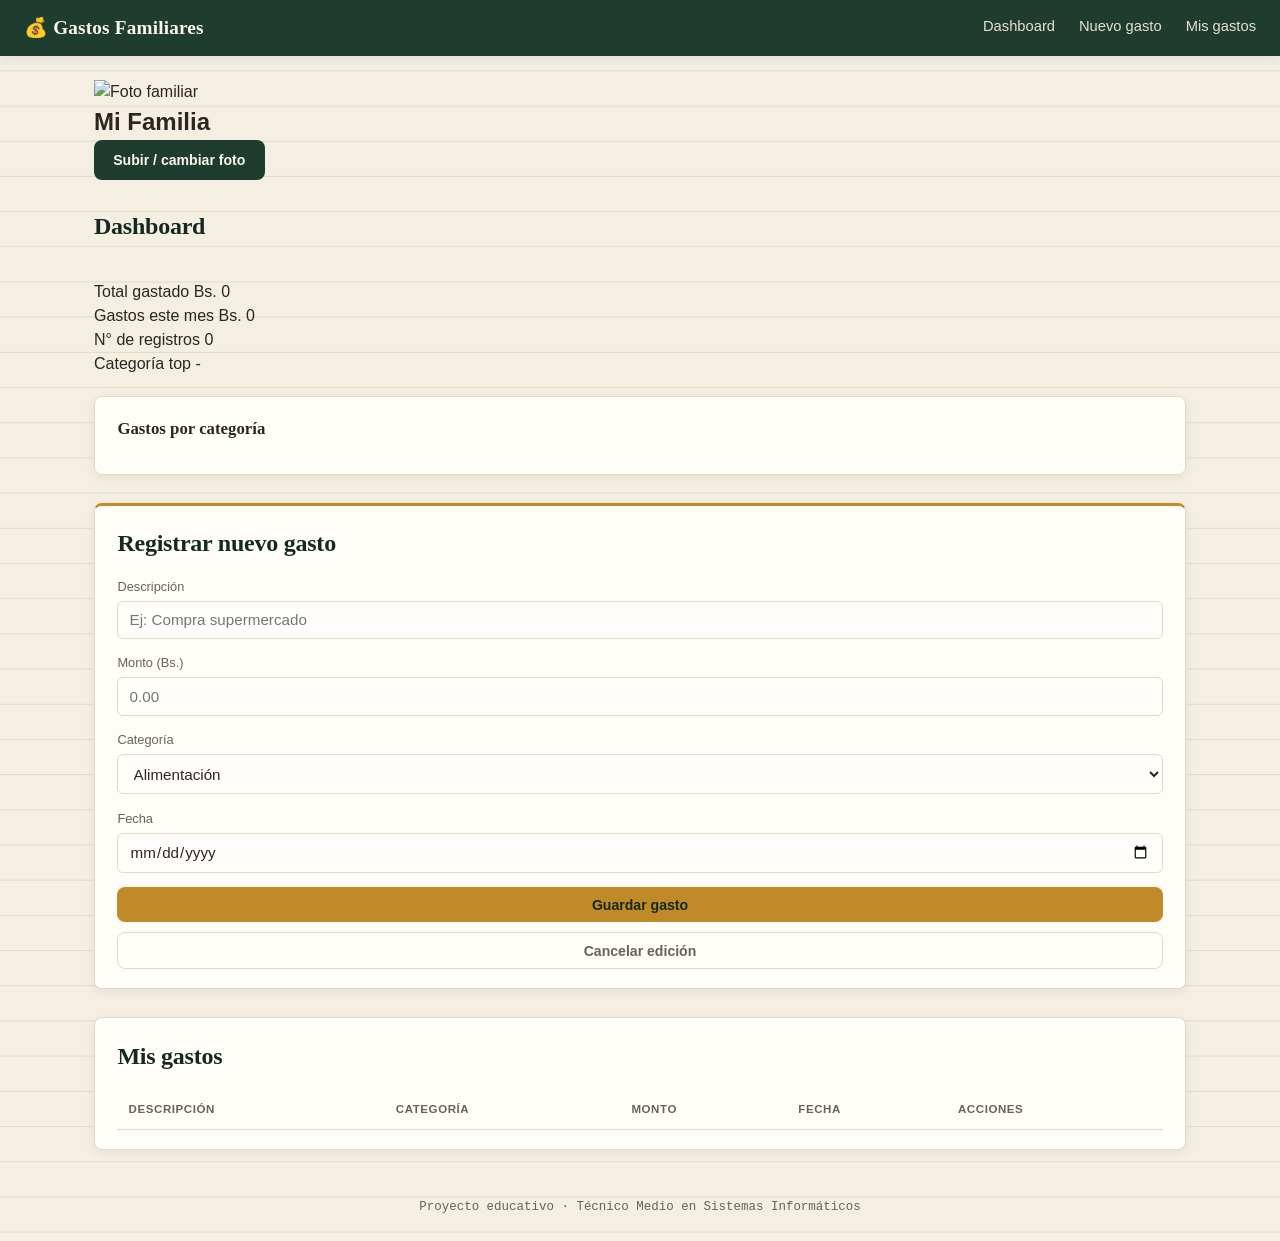
==== commit 80bf62b4: "Update index.html" ====
--- a/index.html
+++ b/index.html
@@ -4,9 +4,6 @@
   <meta charset="UTF-8" />
   <meta name="viewport" content="width=device-width, initial-scale=1.0" />
   <title>Gastos Familiares</title>
-  <link rel="preconnect" href="https://fonts.googleapis.com">
-  <link rel="preconnect" href="https://fonts.gstatic.com" crossorigin>
-  <link href="https://fonts.googleapis.com/css2?family=Fraunces:opsz,wght@9..144,500;9..144,600;9..144,700&family=IBM+Plex+Mono:wght@500;600&family=IBM+Plex+Sans:wght@400;500;600&display=swap" rel="stylesheet">
   <link rel="stylesheet" href="style.css" />
 </head>
 <body>
@@ -25,165 +22,102 @@
       <a href="#dashboard" class="nav__link">Dashboard</a>
       <a href="#nuevo-gasto" class="nav__link">Nuevo gasto</a>
       <a href="#lista-gastos" class="nav__link">Mis gastos</a>
-      <a href="#" class="nav__link" id="btnCerrarSesion">Cerrar sesión</a>
     </nav>
   </header>
 
   <main class="main">
 
-    <!-- SECCIÓN: FRANJA FAMILIAR -->
-    <section class="familia-strip">
-      <div class="familia-strip__foto">
+    <!-- SECCIÓN: FOTO FAMILIAR -->
+    <section class="familia-card">
+      <div class="familia-card__foto">
         <img id="fotoFamiliar" src="" alt="Foto familiar" />
       </div>
-      <h2 id="nombreFamilia" class="familia-strip__nombre">Mi Familia</h2>
-      <div class="perfil-activo" id="perfilActivoBadge">
-        <span class="perfil-activo__avatar" id="perfilActivoAvatar">👤</span>
-        <span class="perfil-activo__nombre" id="perfilActivoNombre">Elegir perfil</span>
+      <div class="familia-card__info">
+        <h2 id="nombreFamilia">Mi Familia</h2>
+        <label class="btn btn--secondary" for="inputFoto">Subir / cambiar foto</label>
+        <input type="file" id="inputFoto" accept="image/*" hidden />
       </div>
-      <label class="btn btn--secondary btn--small" for="inputFoto">Cambiar foto</label>
-      <input type="file" id="inputFoto" accept="image/*" hidden />
     </section>
-
-    <!-- MODAL: SELECTOR DE PERFIL (estilo Netflix) -->
-    <div class="perfil-modal-overlay" id="perfilModalOverlay" hidden>
-      <div class="perfil-modal">
-        <h2>¿Quién eres?</h2>
-        <p>Elige tu perfil para registrar los gastos a tu nombre</p>
-        <div class="perfil-modal__grid" id="perfilModalGrid">
-          <!-- botones generados por JS -->
-        </div>
-      </div>
-    </div>
 
     <!-- DASHBOARD -->
     <section id="dashboard" class="dashboard">
       <h2 class="section-title">Dashboard</h2>
 
-      <!-- Línea de totales tipo recibo -->
-      <div class="stats-strip">
-        <div class="stat-item">
-          <span class="stat-item__label">Total gastado</span>
-          <span class="stat-item__value" id="statTotal">Bs. 0</span>
+      <div class="stats-grid">
+        <div class="stat-card">
+          <span class="stat-card__label">Total gastado</span>
+          <span class="stat-card__value" id="statTotal">Bs. 0</span>
         </div>
-        <div class="stat-item">
-          <span class="stat-item__label">Gastos este mes</span>
-          <span class="stat-item__value" id="statMes">Bs. 0</span>
+        <div class="stat-card">
+          <span class="stat-card__label">Gastos este mes</span>
+          <span class="stat-card__value" id="statMes">Bs. 0</span>
         </div>
-        <div class="stat-item">
-          <span class="stat-item__label">N° de registros</span>
-          <span class="stat-item__value" id="statCantidad">0</span>
+        <div class="stat-card">
+          <span class="stat-card__label">N° de registros</span>
+          <span class="stat-card__value" id="statCantidad">0</span>
         </div>
-        <div class="stat-item">
-          <span class="stat-item__label">Categoría top</span>
-          <span class="stat-item__value" id="statCategoriaTop">-</span>
+        <div class="stat-card">
+          <span class="stat-card__label">Categoría top</span>
+          <span class="stat-card__value" id="statCategoriaTop">-</span>
         </div>
       </div>
 
-      <!-- Dos columnas: categorías | ficha de nuevo gasto -->
-      <div class="dashboard-columns">
+      <div class="categorias-breakdown">
+        <h3 class="section-subtitle">Gastos por categoría</h3>
+        <div id="categoriasContainer"></div>
+      </div>
+    </section>
 
-        <div class="categorias-breakdown">
-          <h3 class="section-subtitle">Gastos por categoría</h3>
-          <div id="categoriasContainer"></div>
+    <!-- FORMULARIO NUEVO GASTO -->
+    <section id="nuevo-gasto" class="form-section">
+      <h2 class="section-title">Registrar nuevo gasto</h2>
+      <form id="formGasto" class="form-gasto">
+        <input type="hidden" id="gastoId" />
 
-          <h3 class="section-subtitle" style="margin-top:1.4rem;">Gastos por miembro de familia</h3>
-          <div id="miembrosContainer"></div>
+        <div class="form-group">
+          <label for="descripcion">Descripción</label>
+          <input type="text" id="descripcion" required placeholder="Ej: Compra supermercado" />
         </div>
 
-        <!-- FORMULARIO NUEVO GASTO (ficha) -->
-        <section id="nuevo-gasto" class="form-section">
-          <h3 class="section-subtitle">Registrar nuevo gasto</h3>
-          <form id="formGasto" class="form-gasto">
-            <input type="hidden" id="gastoId" />
+        <div class="form-group">
+          <label for="monto">Monto (Bs.)</label>
+          <input type="number" id="monto" step="0.01" min="0" required placeholder="0.00" />
+        </div>
 
-            <div class="form-group">
-              <label for="descripcion">Descripción</label>
-              <input type="text" id="descripcion" required placeholder="Ej: Compra supermercado" />
-            </div>
+        <div class="form-group">
+          <label for="categoria">Categoría</label>
+          <select id="categoria">
+            <option value="Alimentación">Alimentación</option>
+            <option value="Transporte">Transporte</option>
+            <option value="Servicios">Servicios</option>
+            <option value="Salud">Salud</option>
+            <option value="Educación">Educación</option>
+            <option value="Entretenimiento">Entretenimiento</option>
+            <option value="Otros">Otros</option>
+          </select>
+        </div>
 
-            <div class="form-group">
-              <label for="monto">Monto (Bs.)</label>
-              <input type="number" id="monto" step="0.01" min="0" required placeholder="0.00" />
-            </div>
+        <div class="form-group">
+          <label for="fecha">Fecha</label>
+          <input type="date" id="fecha" required />
+        </div>
 
-            <div class="form-group">
-              <label for="categoriaDisplay">Categoría</label>
-              <div class="select-picker" id="categoriaPicker">
-                <button type="button" class="select-picker__input" id="categoriaDisplay"></button>
-                <select id="categoria" hidden>
-                  <option value="Alimentación">Alimentación</option>
-                  <option value="Transporte">Transporte</option>
-                  <option value="Servicios">Servicios</option>
-                  <option value="Salud">Salud</option>
-                  <option value="Educación">Educación</option>
-                  <option value="Entretenimiento">Entretenimiento</option>
-                  <option value="Otros">Otros</option>
-                </select>
-                <div class="select-picker__panel" id="categoriaPanel" hidden></div>
-              </div>
-            </div>
-
-            <div class="form-group">
-              <label for="fechaDisplay">Fecha</label>
-              <div class="date-picker" id="datePicker">
-                <button type="button" class="date-picker__input" id="fechaDisplay"></button>
-                <input type="hidden" id="fecha" required />
-                <div class="date-picker__panel" id="datePanel" hidden>
-                  <div class="date-picker__header">
-                    <button type="button" class="date-picker__nav" id="dpPrev" aria-label="Mes anterior">‹</button>
-                    <span id="dpMonthLabel"></span>
-                    <button type="button" class="date-picker__nav" id="dpNext" aria-label="Mes siguiente">›</button>
-                  </div>
-                  <div class="date-picker__weekdays">
-                    <span>D</span><span>L</span><span>M</span><span>M</span><span>J</span><span>V</span><span>S</span>
-                  </div>
-                  <div class="date-picker__grid" id="dpGrid"></div>
-                </div>
-              </div>
-            </div>
-
-            <div class="form-actions">
-              <button type="submit" class="btn btn--primary" id="btnGuardar">Guardar gasto</button>
-              <button type="button" class="btn btn--ghost" id="btnCancelar" hidden>Cancelar edición</button>
-            </div>
-          </form>
-        </section>
-
-      </div>
+        <div class="form-actions">
+          <button type="submit" class="btn btn--primary" id="btnGuardar">Guardar gasto</button>
+          <button type="button" class="btn btn--ghost" id="btnCancelar" hidden>Cancelar edición</button>
+        </div>
+      </form>
     </section>
 
     <!-- LISTA DE GASTOS -->
     <section id="lista-gastos" class="lista-section">
-      <div class="lista-header">
-        <h2 class="section-title">Mis gastos</h2>
-        <div class="lista-header__acciones">
-          <div class="filtro-miembro">
-            <label for="filtroMiembroDisplay">Ver gastos de:</label>
-            <div class="select-picker select-picker--filtro" id="filtroMiembroPicker">
-              <button type="button" class="select-picker__input" id="filtroMiembroDisplay">Todos</button>
-              <select id="filtroMiembro" hidden>
-                <option value="todos">Todos</option>
-                <option value="Mamá">Mamá</option>
-                <option value="Papá">Papá</option>
-                <option value="Hermano/a">Hermano/a</option>
-                <option value="Yo">Yo</option>
-              </select>
-              <div class="select-picker__panel" id="filtroMiembroPanel" hidden></div>
-            </div>
-          </div>
-          <button type="button" class="btn btn--ghost btn--small" id="btnRefrescar">
-            <span id="refrescarIcono">↻</span> Actualizar
-          </button>
-        </div>
-      </div>
+      <h2 class="section-title">Mis gastos</h2>
       <div class="tabla-wrapper">
         <table class="tabla-gastos">
           <thead>
             <tr>
               <th>Descripción</th>
               <th>Categoría</th>
-              <th>Miembro</th>
               <th>Monto</th>
               <th>Fecha</th>
               <th>Acciones</th>
@@ -194,8 +128,6 @@
           </tbody>
         </table>
       </div>
-
-      <div class="paginacion" id="paginacionGastos"></div>
     </section>
 
   </main>
@@ -205,9 +137,7 @@
   </footer>
 
   <script src="https://cdn.jsdelivr.net/npm/@supabase/supabase-js@2"></script>
-  <script src="supabaseClient.js"></script>
-  <script src="toast.js"></script>
-  <script src="auth.js"></script>
-  <script src="app.js"></script>
+  <script src="js/supabaseClient.js"></script>
+  <script src="js/app.js"></script>
 </body>
 </html>
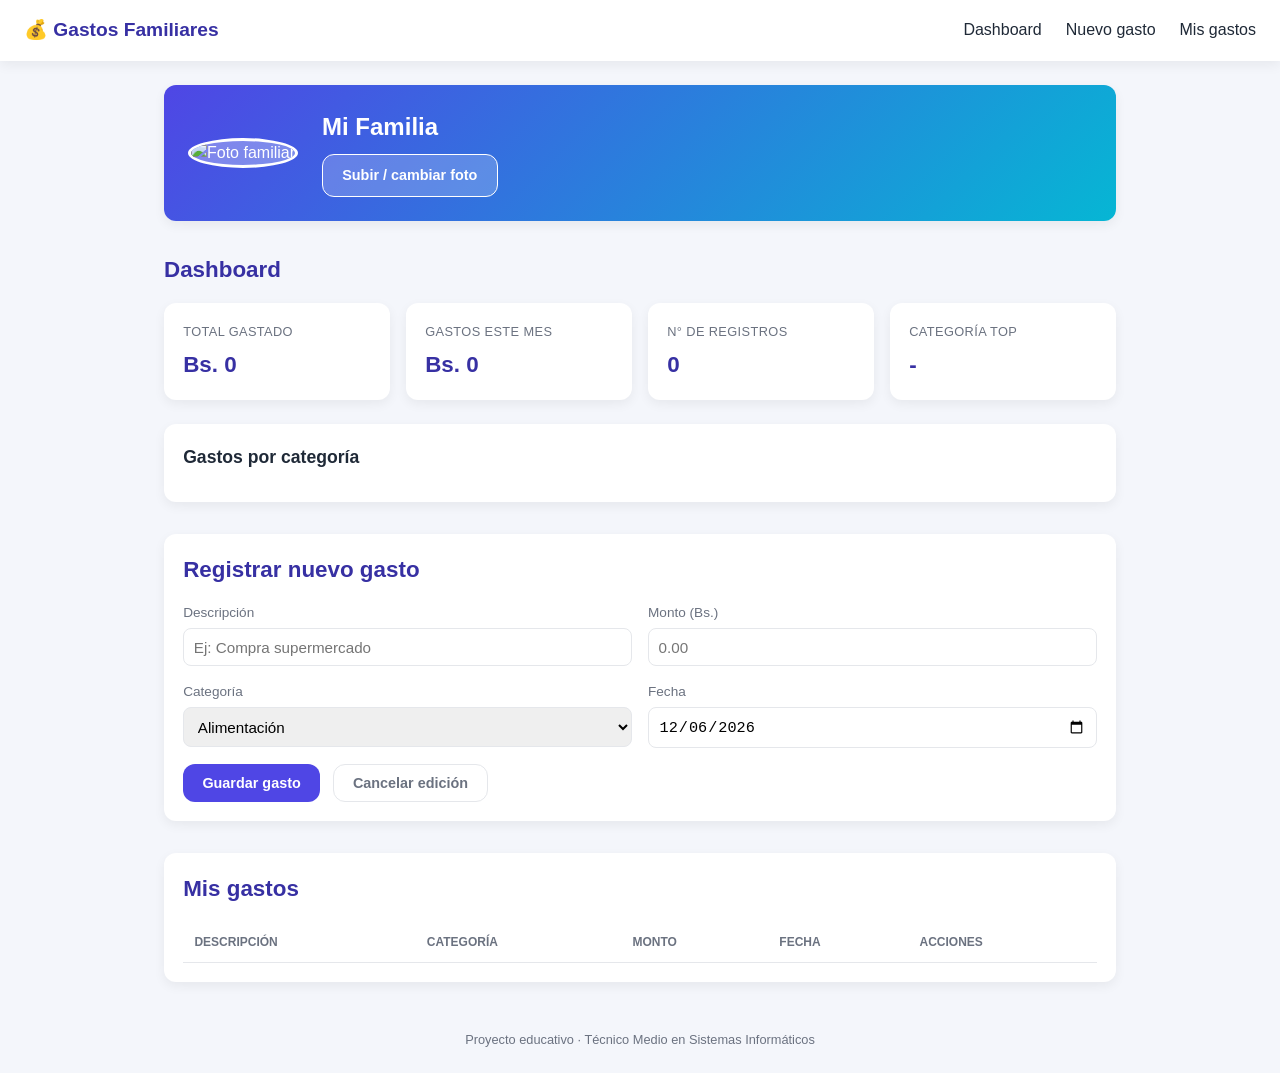
==== commit 0abf55d1: "Update index.html" ====
--- a/index.html
+++ b/index.html
@@ -137,7 +137,7 @@
   </footer>
 
   <script src="https://cdn.jsdelivr.net/npm/@supabase/supabase-js@2"></script>
-  <script src="js/supabaseClient.js"></script>
-  <script src="js/app.js"></script>
+  <script src="supabaseClient.js"></script>
+  <script src="app.js"></script>
 </body>
 </html>
--- a/style.css
+++ b/style.css
@@ -1,57 +1,38 @@
-/* ================= FUENTES =================
-   Agregar en el <head> del HTML, antes de este archivo:
-
-   <link rel="preconnect" href="https://fonts.googleapis.com">
-   <link rel="preconnect" href="https://fonts.gstatic.com" crossorigin>
-   <link href="https://fonts.googleapis.com/css2?family=Fraunces:opsz,wght@9..144,500;9..144,600;9..144,700&family=IBM+Plex+Mono:wght@500;600&family=IBM+Plex+Sans:wght@400;500;600&display=swap" rel="stylesheet">
-================================================= */
-
 /* ================= VARIABLES ================= */
 :root {
-  --color-bg: #f5efe3;
-  --color-surface: #fffdf8;
-  --color-primary: #1f3d2e;
-  --color-primary-dark: #14291f;
-  --color-accent: #c08a28;
-  --color-ink: #2b2620;
-  --color-ink-light: #6b6255;
-  --color-border: #e3d9c4;
-  --color-expense: #a63d2f;
-  --color-success: #4f7a5a;
-  --font-display: "Fraunces", Georgia, serif;
-  --font-body: "IBM Plex Sans", "Segoe UI", sans-serif;
-  --font-mono: "IBM Plex Mono", "Courier New", monospace;
-  --radius: 8px;
-  --shadow: 0 3px 10px rgba(43, 38, 32, 0.08);
+  --color-bg: #f4f6fb;
+  --color-surface: #ffffff;
+  --color-primary: #4f46e5;
+  --color-primary-dark: #3730a3;
+  --color-secondary: #06b6d4;
+  --color-text: #1f2937;
+  --color-text-light: #6b7280;
+  --color-border: #e5e7eb;
+  --color-danger: #ef4444;
+  --color-success: #10b981;
+  --radius: 12px;
+  --shadow: 0 4px 12px rgba(0, 0, 0, 0.06);
   --transition: 0.2s ease;
 }
 
 * { box-sizing: border-box; margin: 0; padding: 0; }
 
 body {
-  font-family: var(--font-body);
+  font-family: "Segoe UI", Roboto, Arial, sans-serif;
   background: var(--color-bg);
-  background-image: linear-gradient(var(--color-border) 1px, transparent 1px);
-  background-size: 100% 2.2rem;
-  color: var(--color-ink);
+  color: var(--color-text);
   line-height: 1.5;
 }
 
 .section-title {
-  font-family: var(--font-display);
-  font-weight: 600;
-  font-size: 1.5rem;
+  font-size: 1.4rem;
   margin-bottom: 1rem;
   color: var(--color-primary-dark);
-  letter-spacing: -0.01em;
 }
 
 .section-subtitle {
-  font-family: var(--font-display);
-  font-weight: 600;
-  font-size: 1.05rem;
+  font-size: 1.1rem;
   margin-bottom: 0.8rem;
-  color: var(--color-ink);
 }
 
 /* ================= HEADER ================= */
@@ -59,8 +40,8 @@
   display: flex;
   align-items: center;
   justify-content: space-between;
-  background: var(--color-primary);
-  padding: 0.85rem 1.5rem;
+  background: var(--color-surface);
+  padding: 1rem 1.5rem;
   box-shadow: var(--shadow);
   position: sticky;
   top: 0;
@@ -68,11 +49,9 @@
 }
 
 .header__logo {
-  font-family: var(--font-display);
   font-size: 1.2rem;
-  font-weight: 600;
-  color: #fdf8ec;
-  letter-spacing: 0.01em;
+  font-weight: 700;
+  color: var(--color-primary-dark);
 }
 
 .nav {
@@ -82,19 +61,16 @@
 
 .nav__link {
   text-decoration: none;
-  color: #e8e0cd;
+  color: var(--color-text);
   font-weight: 500;
-  font-size: 0.92rem;
-  padding-bottom: 2px;
-  border-bottom: 1px solid transparent;
-  transition: color var(--transition), border-color var(--transition);
+  transition: color var(--transition);
 }
 
 .nav__link:hover {
-  color: var(--color-accent);
-  border-bottom-color: var(--color-accent);
-}
-
+  color: var(--color-primary);
+}
+
+/* Hamburguesa (oculta en escritorio) */
 .hamburger {
   display: none;
   flex-direction: column;
@@ -110,7 +86,7 @@
   display: block;
   height: 3px;
   width: 100%;
-  background: #fdf8ec;
+  background: var(--color-text);
   border-radius: 2px;
   transition: transform var(--transition), opacity var(--transition);
 }
@@ -121,42 +97,37 @@
 
 /* ================= MAIN ================= */
 .main {
-  max-width: 1140px;
+  max-width: 1000px;
   margin: 0 auto;
   padding: 1.5rem;
   display: flex;
   flex-direction: column;
-  gap: 1.75rem;
-}
-
-/* ================= FRANJA FAMILIAR (antes: banner grande) ================= */
-.familia-strip {
-  background: var(--color-surface);
-  border: 1px solid var(--color-border);
-  border-left: 4px solid var(--color-accent);
+  gap: 2rem;
+}
+
+/* ================= FAMILIA CARD ================= */
+.familia-card {
+  background: linear-gradient(135deg, var(--color-primary), var(--color-secondary));
   border-radius: var(--radius);
-  padding: 0.75rem 1.1rem;
+  padding: 1.5rem;
   display: flex;
   align-items: center;
-  gap: 0.9rem;
+  gap: 1.5rem;
+  color: #fff;
   box-shadow: var(--shadow);
 }
 
-.familia-strip__foto img {
-  width: 44px;
-  height: 44px;
+.familia-card__foto img {
+  width: 90px;
+  height: 90px;
   border-radius: 50%;
   object-fit: cover;
-  background: var(--color-bg);
-  border: 2px solid var(--color-accent);
-}
-
-.familia-strip__nombre {
-  font-family: var(--font-display);
-  font-weight: 600;
-  font-size: 1.05rem;
-  color: var(--color-primary-dark);
-  flex: 1;
+  background: rgba(255, 255, 255, 0.3);
+  border: 3px solid #fff;
+}
+
+.familia-card__info h2 {
+  margin-bottom: 0.6rem;
 }
 
 /* ================= BOTONES ================= */
@@ -166,97 +137,76 @@
   border-radius: var(--radius);
   border: none;
   cursor: pointer;
-  font-family: var(--font-body);
   font-weight: 600;
-  font-size: 0.88rem;
+  font-size: 0.9rem;
   transition: transform var(--transition), background var(--transition);
 }
 
 .btn:hover { transform: translateY(-1px); }
 
 .btn--primary {
-  background: var(--color-accent);
-  color: var(--color-primary-dark);
-}
-
-.btn--primary:hover { background: #a8781f; }
+  background: var(--color-primary);
+  color: #fff;
+}
+
+.btn--primary:hover { background: var(--color-primary-dark); }
 
 .btn--secondary {
-  background: var(--color-primary);
-  color: #fdf8ec;
-}
-
-.btn--secondary:hover { background: var(--color-primary-dark); }
+  background: rgba(255, 255, 255, 0.2);
+  color: #fff;
+  border: 1px solid #fff;
+}
 
 .btn--ghost {
   background: transparent;
-  color: var(--color-ink-light);
+  color: var(--color-text-light);
   border: 1px solid var(--color-border);
 }
 
 .btn--small {
-  padding: 0.4rem 0.85rem;
-  font-size: 0.78rem;
-}
-
-.btn--edit { background: var(--color-primary); color: #fdf8ec; }
-.btn--delete { background: var(--color-expense); color: #fdf8ec; }
-
-/* ================= DASHBOARD ================= */
-.dashboard {
-  display: flex;
-  flex-direction: column;
-  gap: 1.25rem;
-}
-
-/* Línea de totales tipo recibo */
-.stats-strip {
+  padding: 0.35rem 0.7rem;
+  font-size: 0.8rem;
+}
+
+.btn--edit { background: var(--color-secondary); color: #fff; }
+.btn--delete { background: var(--color-danger); color: #fff; }
+
+/* ================= STATS GRID ================= */
+.stats-grid {
+  display: grid;
+  grid-template-columns: repeat(4, 1fr);
+  gap: 1rem;
+  margin-bottom: 1.5rem;
+}
+
+.stat-card {
   background: var(--color-surface);
-  border: 1px solid var(--color-border);
   border-radius: var(--radius);
   box-shadow: var(--shadow);
-  display: flex;
-}
-
-.stat-item {
-  flex: 1;
-  padding: 1rem 1.2rem;
+  padding: 1.2rem;
   display: flex;
   flex-direction: column;
-  gap: 0.35rem;
-  border-right: 1px dashed var(--color-border);
-}
-
-.stat-item:last-child { border-right: none; }
-
-.stat-item__label {
-  font-size: 0.72rem;
-  color: var(--color-ink-light);
+  gap: 0.4rem;
+}
+
+.stat-card__label {
+  font-size: 0.8rem;
+  color: var(--color-text-light);
   text-transform: uppercase;
-  letter-spacing: 0.06em;
-}
-
-.stat-item__value {
-  font-family: var(--font-mono);
-  font-variant-numeric: tabular-nums;
-  font-size: 1.25rem;
-  font-weight: 600;
+  letter-spacing: 0.03em;
+}
+
+.stat-card__value {
+  font-size: 1.4rem;
+  font-weight: 700;
   color: var(--color-primary-dark);
 }
 
-/* Dos columnas: categorías | ficha nuevo gasto */
-.dashboard-columns {
-  display: grid;
-  grid-template-columns: 1.4fr 1fr;
-  gap: 1.25rem;
-  align-items: start;
-}
-
+/* ================= CATEGORIAS BREAKDOWN ================= */
 .categorias-breakdown {
   background: var(--color-surface);
-  border: 1px solid var(--color-border);
   border-radius: var(--radius);
-  padding: 1.2rem 1.4rem;
+  padding: 1.2rem;
   box-shadow: var(--shadow);
 }
 
@@ -268,48 +218,37 @@
   display: flex;
   justify-content: space-between;
   font-size: 0.85rem;
-  margin-bottom: 0.35rem;
-  color: var(--color-ink-light);
-}
-
-.categoria-bar__label span:last-child {
-  font-family: var(--font-mono);
-  font-variant-numeric: tabular-nums;
-  color: var(--color-expense);
-  font-weight: 600;
+  margin-bottom: 0.3rem;
+  color: var(--color-text-light);
 }
 
 .categoria-bar__track {
   background: var(--color-bg);
-  border: 1px solid var(--color-border);
   border-radius: 20px;
   overflow: hidden;
-  height: 9px;
+  height: 10px;
 }
 
 .categoria-bar__fill {
   height: 100%;
-  background: var(--color-primary);
+  background: linear-gradient(90deg, var(--color-primary), var(--color-secondary));
   border-radius: 20px;
   transition: width 0.4s ease;
 }
 
-/* ================= FORMULARIO (ficha lateral, sticky) ================= */
-.form-section {
+/* ================= FORMULARIO ================= */
+.form-section,
+.lista-section {
   background: var(--color-surface);
-  border: 1px solid var(--color-border);
-  border-top: 3px solid var(--color-accent);
   border-radius: var(--radius);
-  padding: 1.2rem 1.4rem;
+  padding: 1.2rem;
   box-shadow: var(--shadow);
-  position: sticky;
-  top: 5rem;
 }
 
 .form-gasto {
   display: grid;
-  grid-template-columns: 1fr;
-  gap: 0.9rem;
+  grid-template-columns: repeat(2, 1fr);
+  gap: 1rem;
 }
 
 .form-group {
@@ -319,226 +258,25 @@
 }
 
 .form-group label {
-  font-size: 0.8rem;
-  color: var(--color-ink-light);
-  font-weight: 500;
+  font-size: 0.85rem;
+  color: var(--color-text-light);
 }
 
 .form-group input,
 .form-group select {
-  padding: 0.6rem 0.7rem;
+  padding: 0.6rem;
   border: 1px solid var(--color-border);
-  border-radius: 6px;
-  font-family: var(--font-body);
+  border-radius: 8px;
   font-size: 0.95rem;
-  background: #fffefb;
-  color: var(--color-ink);
-}
-
-.form-group input:focus,
-.form-group select:focus {
-  outline: none;
-  border-color: var(--color-primary);
-  box-shadow: 0 0 0 3px rgba(31, 61, 46, 0.12);
 }
 
 .form-actions {
-  display: flex;
-  flex-direction: column;
-  gap: 0.6rem;
-}
-
-.form-actions .btn { width: 100%; text-align: center; }
-
-/* ================= DATE PICKER / SELECT PICKER CUSTOM ================= */
-.date-picker,
-.select-picker {
-  position: relative;
-}
-
-.date-picker__input,
-.select-picker__input {
-  width: 100%;
-  text-align: left;
-  padding: 0.6rem 0.7rem;
-  border: 1px solid var(--color-border);
-  border-radius: 6px;
-  font-family: var(--font-body);
-  font-size: 0.95rem;
-  background: #fffefb;
-  color: var(--color-ink);
-  cursor: pointer;
-}
-
-.date-picker__input:hover,
-.select-picker__input:hover {
-  border-color: var(--color-primary);
-}
-
-.date-picker__input:focus,
-.select-picker__input:focus {
-  outline: none;
-  border-color: var(--color-primary);
-  box-shadow: 0 0 0 3px rgba(31, 61, 46, 0.12);
-}
-
-.date-picker__panel,
-.select-picker__panel {
-  position: absolute;
-  top: calc(100% + 6px);
-  left: 0;
-  right: 0;
-  background: var(--color-surface);
-  border: 1px solid var(--color-border);
-  border-radius: var(--radius);
-  box-shadow: 0 6px 18px rgba(43, 38, 32, 0.14);
-  z-index: 20;
-  padding: 0.8rem;
-}
-
-.date-picker__header {
-  display: flex;
-  align-items: center;
-  justify-content: space-between;
-  margin-bottom: 0.6rem;
-  font-family: var(--font-display);
-  font-weight: 600;
-  font-size: 0.9rem;
-  color: var(--color-primary-dark);
-}
-
-.date-picker__nav {
-  background: none;
-  border: 1px solid var(--color-border);
-  border-radius: 6px;
-  width: 26px;
-  height: 26px;
-  cursor: pointer;
-  color: var(--color-ink);
-  font-size: 1rem;
-  line-height: 1;
-}
-
-.date-picker__nav:hover {
-  background: var(--color-bg);
-}
-
-.date-picker__weekdays {
-  display: grid;
-  grid-template-columns: repeat(7, 1fr);
-  text-align: center;
-  font-size: 0.7rem;
-  color: var(--color-ink-light);
-  margin-bottom: 0.3rem;
-}
-
-.date-picker__grid {
-  display: grid;
-  grid-template-columns: repeat(7, 1fr);
-  gap: 2px;
-}
-
-.date-picker__day {
-  background: none;
-  border: none;
-  border-radius: 6px;
-  padding: 0.4rem 0;
-  font-size: 0.82rem;
-  font-family: var(--font-mono);
-  color: var(--color-ink);
-  cursor: pointer;
-}
-
-.date-picker__day:hover {
-  background: var(--color-bg);
-}
-
-.date-picker__day--empty {
-  cursor: default;
-}
-
-.date-picker__day--today {
-  color: var(--color-accent);
-  font-weight: 600;
-}
-
-.date-picker__day--selected {
-  background: var(--color-primary);
-  color: #fdf8ec;
-  font-weight: 600;
-}
-
-.select-picker__panel {
-  padding: 0.4rem;
-  max-height: 220px;
-  overflow-y: auto;
-}
-
-.select-picker__option {
-  display: block;
-  width: 100%;
-  text-align: left;
-  padding: 0.5rem 0.6rem;
-  background: none;
-  border: none;
-  border-radius: 6px;
-  font-family: var(--font-body);
-  font-size: 0.9rem;
-  color: var(--color-ink);
-  cursor: pointer;
-}
-
-.select-picker__option:hover {
-  background: var(--color-bg);
-}
-
-.select-picker__option--selected {
-  background: var(--color-bg);
-  color: var(--color-primary-dark);
-  font-weight: 600;
-}
-
-/* ================= LISTA HEADER (título + refrescar) ================= */
-.lista-header {
-  display: flex;
-  align-items: center;
-  justify-content: space-between;
-  margin-bottom: 1rem;
-}
-
-.lista-header .section-title {
-  margin-bottom: 0;
-}
-
-#btnRefrescar {
-  display: inline-flex;
-  align-items: center;
-  gap: 0.4rem;
-}
-
-#refrescarIcono {
-  display: inline-block;
-  transition: transform 0.5s ease;
-}
-
-#refrescarIcono.girando {
-  animation: girar 0.6s linear infinite;
-}
-
-@keyframes girar {
-  from { transform: rotate(0deg); }
-  to { transform: rotate(360deg); }
-}
-
-/* ================= LISTA / TABLA (libro mayor, ancho completo) ================= */
-.lista-section {
-  background: var(--color-surface);
-  border: 1px solid var(--color-border);
-  border-radius: var(--radius);
-  padding: 1.2rem 1.4rem;
-  box-shadow: var(--shadow);
-}
-
+  grid-column: 1 / -1;
+  display: flex;
+  gap: 0.8rem;
+}
+
+/* ================= TABLA ================= */
 .tabla-wrapper {
   overflow-x: auto;
 }
@@ -557,22 +295,9 @@
 }
 
 .tabla-gastos th {
-  color: var(--color-ink-light);
+  color: var(--color-text-light);
   text-transform: uppercase;
-  font-size: 0.72rem;
-  letter-spacing: 0.05em;
-  font-weight: 600;
-}
-
-.tabla-gastos td:nth-child(3) {
-  font-family: var(--font-mono);
-  font-variant-numeric: tabular-nums;
-  color: var(--color-expense);
-  font-weight: 600;
-}
-
-.tabla-gastos tbody tr:hover {
-  background: var(--color-bg);
+  font-size: 0.75rem;
 }
 
 .tabla-gastos td .acciones {
@@ -584,31 +309,22 @@
 .footer {
   text-align: center;
   padding: 1.5rem;
-  color: var(--color-ink-light);
-  font-size: 0.78rem;
-  font-family: var(--font-mono);
+  color: var(--color-text-light);
+  font-size: 0.8rem;
 }
 
 /* ================= RESPONSIVE ================= */
-@media (max-width: 900px) {
-  .dashboard-columns {
-    grid-template-columns: 1fr;
-  }
-
-  .form-section {
-    position: static;
-  }
-}
-
 @media (max-width: 768px) {
-  .hamburger { display: flex; }
+  .hamburger {
+    display: flex;
+  }
 
   .nav {
     position: absolute;
     top: 100%;
     left: 0;
     right: 0;
-    background: var(--color-primary);
+    background: var(--color-surface);
     flex-direction: column;
     gap: 0;
     max-height: 0;
@@ -617,28 +333,32 @@
     box-shadow: var(--shadow);
   }
 
-  .nav.active { max-height: 300px; }
+  .nav.active {
+    max-height: 300px;
+  }
 
   .nav__link {
     padding: 1rem 1.5rem;
-    border-bottom: 1px solid rgba(253, 248, 236, 0.15);
-  }
-
-  .stats-strip { flex-direction: column; }
-
-  .stat-item {
-    border-right: none;
-    border-bottom: 1px dashed var(--color-border);
-  }
-
-  .stat-item:last-child { border-bottom: none; }
-
-  .familia-strip {
-    flex-wrap: wrap;
+    border-bottom: 1px solid var(--color-border);
+  }
+
+  .stats-grid {
+    grid-template-columns: repeat(2, 1fr);
+  }
+
+  .form-gasto {
+    grid-template-columns: 1fr;
+  }
+
+  .familia-card {
+    flex-direction: column;
+    text-align: center;
   }
 
   /* Tabla -> tarjetas en móvil */
-  .tabla-gastos thead { display: none; }
+  .tabla-gastos thead {
+    display: none;
+  }
 
   .tabla-gastos, .tabla-gastos tbody, .tabla-gastos tr, .tabla-gastos td {
     display: block;
@@ -650,17 +370,25 @@
     border: 1px solid var(--color-border);
     border-radius: var(--radius);
     padding: 0.6rem;
-    background: var(--color-surface);
-  }
-
-  .tabla-gastos td { border: none; padding: 0.4rem 0.2rem; }
+  }
+
+  .tabla-gastos td {
+    border: none;
+    padding: 0.4rem 0.2rem;
+  }
 
   .tabla-gastos td::before {
     content: attr(data-label);
     font-weight: 600;
-    color: var(--color-ink-light);
+    color: var(--color-text-light);
     display: inline-block;
     width: 110px;
+  }
+}
+
+@media (max-width: 480px) {
+  .stats-grid {
+    grid-template-columns: 1fr;
   }
 }
 
@@ -682,174 +410,3 @@
   from { opacity: 0; transform: translateY(10px); }
   to { opacity: 1; transform: translateY(0); }
 }
-
-/* ================= PERFIL ACTIVO (badge en franja familiar) ================= */
-.perfil-activo {
-  display: flex;
-  align-items: center;
-  gap: 0.5rem;
-  background: var(--color-bg);
-  border: 1px solid var(--color-border);
-  border-radius: 20px;
-  padding: 0.35rem 0.8rem 0.35rem 0.4rem;
-  cursor: pointer;
-  transition: border-color var(--transition);
-}
-.perfil-activo:hover { border-color: var(--color-accent); }
-.perfil-activo__avatar {
-  width: 26px; height: 26px;
-  border-radius: 50%;
-  background: var(--color-primary);
-  color: #fdf8ec;
-  display: flex; align-items: center; justify-content: center;
-  font-size: 0.85rem;
-}
-.perfil-activo__nombre {
-  font-size: 0.82rem;
-  font-weight: 600;
-  color: var(--color-ink);
-}
-
-/* ================= MODAL SELECTOR DE PERFIL ================= */
-.perfil-modal-overlay {
-  position: fixed;
-  inset: 0;
-  background: rgba(43, 38, 32, 0.55);
-  display: flex;
-  align-items: center;
-  justify-content: center;
-  z-index: 500;
-  padding: 1.5rem;
-}
-.perfil-modal-overlay[hidden] {
-  display: none;
-}
-.perfil-modal {
-  background: var(--color-surface);
-  border-radius: var(--radius);
-  border-top: 4px solid var(--color-accent);
-  padding: 2rem 1.8rem;
-  max-width: 460px;
-  width: 100%;
-  text-align: center;
-  box-shadow: 0 12px 40px rgba(0,0,0,0.25);
-}
-.perfil-modal h2 {
-  font-family: var(--font-display);
-  font-size: 1.4rem;
-  color: var(--color-primary-dark);
-  margin-bottom: 0.4rem;
-}
-.perfil-modal p {
-  font-size: 0.85rem;
-  color: var(--color-ink-light);
-  margin-bottom: 1.4rem;
-}
-.perfil-modal__grid {
-  display: grid;
-  grid-template-columns: repeat(3, 1fr);
-  gap: 0.8rem;
-}
-.perfil-modal__opcion {
-  background: var(--color-bg);
-  border: 1px solid var(--color-border);
-  border-radius: var(--radius);
-  padding: 1rem 0.5rem;
-  cursor: pointer;
-  transition: transform var(--transition), border-color var(--transition), background var(--transition);
-  display: flex; flex-direction: column; align-items: center; gap: 0.5rem;
-}
-.perfil-modal__opcion:hover {
-  border-color: var(--color-accent);
-  background: #fffefb;
-  transform: translateY(-2px);
-}
-.perfil-modal__opcion .avatar {
-  width: 44px; height: 44px;
-  border-radius: 50%;
-  background: var(--color-primary);
-  color: #fdf8ec;
-  display: flex; align-items: center; justify-content: center;
-  font-size: 1.3rem;
-}
-.perfil-modal__opcion span.nombre {
-  font-size: 0.8rem;
-  font-weight: 600;
-  color: var(--color-ink);
-}
-
-/* ================= FILTRO POR MIEMBRO ================= */
-.lista-header__acciones {
-  display: flex;
-  align-items: center;
-  gap: 0.8rem;
-  flex-wrap: wrap;
-}
-.filtro-miembro {
-  display: flex;
-  align-items: center;
-  gap: 0.5rem;
-}
-.filtro-miembro label {
-  font-size: 0.78rem;
-  color: var(--color-ink-light);
-  white-space: nowrap;
-}
-.select-picker--filtro {
-  min-width: 160px;
-}
-.select-picker--filtro .select-picker__input {
-  padding: 0.4rem 0.7rem;
-  font-size: 0.82rem;
-}
-
-/* ================= PAGINACIÓN ================= */
-.paginacion {
-  display: flex;
-  align-items: center;
-  justify-content: center;
-  gap: 0.6rem;
-  margin-top: 1.2rem;
-}
-.paginacion button {
-  background: var(--color-surface);
-  border: 1px solid var(--color-border);
-  border-radius: 6px;
-  padding: 0.4rem 0.9rem;
-  font-family: var(--font-body);
-  font-size: 0.82rem;
-  font-weight: 600;
-  color: var(--color-ink);
-  cursor: pointer;
-  transition: border-color var(--transition), background var(--transition);
-}
-.paginacion button:hover:not(:disabled) {
-  border-color: var(--color-accent);
-  background: var(--color-bg);
-}
-.paginacion button:disabled {
-  opacity: 0.4;
-  cursor: default;
-}
-.paginacion button.activa {
-  background: var(--color-primary);
-  color: #fdf8ec;
-  border-color: var(--color-primary);
-}
-.paginacion__info {
-  font-size: 0.8rem;
-  color: var(--color-ink-light);
-  font-family: var(--font-mono);
-}
-
-@media (max-width: 768px) {
-  .familia-strip { flex-wrap: wrap; }
-  .lista-header__acciones { width: 100%; justify-content: space-between; }
-  .perfil-modal__grid { grid-template-columns: repeat(2, 1fr); }
-}
-
-.acciones-bloqueadas {
-  font-size: 0.78rem;
-  color: var(--color-ink-light);
-  font-style: italic;
-}
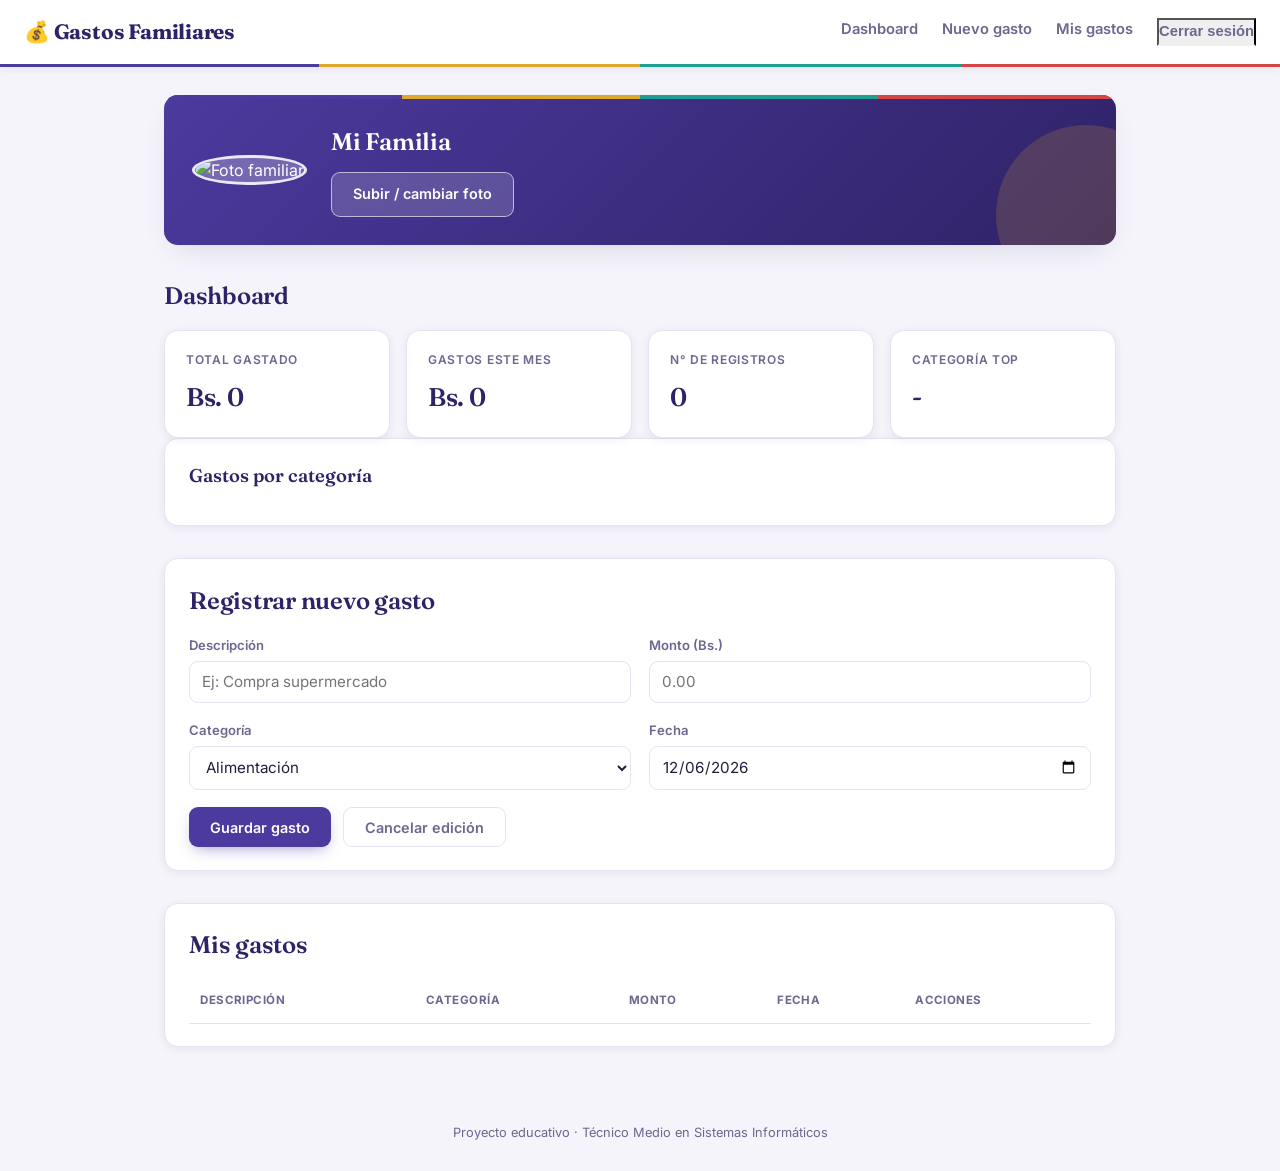
==== commit 2f079b71: "Update index.html" ====
--- a/index.html
+++ b/index.html
@@ -22,6 +22,7 @@
       <a href="#dashboard" class="nav__link">Dashboard</a>
       <a href="#nuevo-gasto" class="nav__link">Nuevo gasto</a>
       <a href="#lista-gastos" class="nav__link">Mis gastos</a>
+      <button id="btnLogout" class="nav__link nav__link--logout" type="button">Cerrar sesión</button>
     </nav>
   </header>
 
--- a/style.css
+++ b/style.css
@@ -1,38 +1,92 @@
+/* =========================================================
+   GASTOS FAMILIARES — Sistema de diseño
+   Paleta: índigo de noche + dorado mostaza + turquesa
+   Inspiración suelta: la libreta de cuentas familiar y las
+   franjas de color de los tejidos andinos, como firma visual.
+   ========================================================= */
+
+@import url('https://fonts.googleapis.com/css2?family=Fraunces:ital,opsz,wght@0,9..144,400;0,9..144,600;0,9..144,700;1,9..144,500&family=Inter:wght@400;500;600;700&display=swap');
+
 /* ================= VARIABLES ================= */
 :root {
-  --color-bg: #f4f6fb;
+  /* Fondo y superficies */
+  --color-bg: #f5f4fa;
   --color-surface: #ffffff;
-  --color-primary: #4f46e5;
-  --color-primary-dark: #3730a3;
-  --color-secondary: #06b6d4;
-  --color-text: #1f2937;
-  --color-text-light: #6b7280;
-  --color-border: #e5e7eb;
-  --color-danger: #ef4444;
-  --color-success: #10b981;
-  --radius: 12px;
-  --shadow: 0 4px 12px rgba(0, 0, 0, 0.06);
+
+  /* Marca */
+  --color-primary: #4c3a9e;
+  --color-primary-dark: #2f2266;
+  --color-secondary: #e0a72e;   /* dorado — acentos, CTAs cálidos */
+  --color-teal: #1f9e93;        /* turquesa — segundo acento */
+
+  /* Texto */
+  --color-text: #241c3d;
+  --color-text-light: #6e6690;
+
+  /* Utilidad */
+  --color-border: #e6e3f2;
+  --color-danger: #d64545;
+  --color-success: #1f9e93;
+
+  /* Tipografía */
+  --font-display: 'Fraunces', 'Georgia', serif;
+  --font-body: 'Inter', 'Segoe UI', Roboto, Arial, sans-serif;
+
+  /* Forma y profundidad */
+  --radius: 14px;
+  --radius-sm: 9px;
+  --shadow: 0 10px 30px -14px rgba(47, 34, 102, 0.22);
+  --shadow-sm: 0 2px 8px rgba(47, 34, 102, 0.08);
   --transition: 0.2s ease;
+
+  /* Franja de firma — índigo · dorado · turquesa · ladrillo */
+  --stripe: linear-gradient(
+    90deg,
+    var(--color-primary) 0%, var(--color-primary) 25%,
+    var(--color-secondary) 25%, var(--color-secondary) 50%,
+    var(--color-teal) 50%, var(--color-teal) 75%,
+    var(--color-danger) 75%, var(--color-danger) 100%
+  );
 }
 
 * { box-sizing: border-box; margin: 0; padding: 0; }
 
 body {
-  font-family: "Segoe UI", Roboto, Arial, sans-serif;
+  font-family: var(--font-body);
   background: var(--color-bg);
   color: var(--color-text);
-  line-height: 1.5;
+  line-height: 1.55;
+  -webkit-font-smoothing: antialiased;
+}
+
+:focus-visible {
+  outline: 2px solid var(--color-primary);
+  outline-offset: 2px;
+  border-radius: 4px;
+}
+
+@media (prefers-reduced-motion: reduce) {
+  *, *::before, *::after {
+    animation-duration: 0.01ms !important;
+    transition-duration: 0.01ms !important;
+  }
 }
 
 .section-title {
-  font-size: 1.4rem;
+  font-family: var(--font-display);
+  font-weight: 600;
+  font-size: 1.5rem;
   margin-bottom: 1rem;
   color: var(--color-primary-dark);
+  letter-spacing: -0.01em;
 }
 
 .section-subtitle {
-  font-size: 1.1rem;
+  font-family: var(--font-display);
+  font-weight: 600;
+  font-size: 1.15rem;
   margin-bottom: 0.8rem;
+  color: var(--color-primary-dark);
 }
 
 /* ================= HEADER ================= */
@@ -42,16 +96,20 @@
   justify-content: space-between;
   background: var(--color-surface);
   padding: 1rem 1.5rem;
-  box-shadow: var(--shadow);
+  box-shadow: var(--shadow-sm);
   position: sticky;
   top: 0;
   z-index: 100;
+  border-bottom: 3px solid transparent;
+  border-image: var(--stripe) 1;
 }
 
 .header__logo {
-  font-size: 1.2rem;
+  font-family: var(--font-display);
+  font-size: 1.3rem;
   font-weight: 700;
   color: var(--color-primary-dark);
+  letter-spacing: -0.01em;
 }
 
 .nav {
@@ -61,13 +119,18 @@
 
 .nav__link {
   text-decoration: none;
-  color: var(--color-text);
-  font-weight: 500;
-  transition: color var(--transition);
-}
-
-.nav__link:hover {
+  color: var(--color-text-light);
+  font-weight: 600;
+  font-size: 0.92rem;
+  padding-bottom: 0.2rem;
+  border-bottom: 2px solid transparent;
+  transition: color var(--transition), border-color var(--transition);
+}
+
+.nav__link:hover,
+.nav__link.active {
   color: var(--color-primary);
+  border-color: var(--color-secondary);
 }
 
 /* Hamburguesa (oculta en escritorio) */
@@ -86,7 +149,7 @@
   display: block;
   height: 3px;
   width: 100%;
-  background: var(--color-text);
+  background: var(--color-primary-dark);
   border-radius: 2px;
   transition: transform var(--transition), opacity var(--transition);
 }
@@ -99,7 +162,7 @@
 .main {
   max-width: 1000px;
   margin: 0 auto;
-  padding: 1.5rem;
+  padding: 1.75rem 1.5rem 3rem;
   display: flex;
   flex-direction: column;
   gap: 2rem;
@@ -107,55 +170,96 @@
 
 /* ================= FAMILIA CARD ================= */
 .familia-card {
-  background: linear-gradient(135deg, var(--color-primary), var(--color-secondary));
+  position: relative;
+  background: linear-gradient(135deg, var(--color-primary) 0%, var(--color-primary-dark) 100%);
   border-radius: var(--radius);
-  padding: 1.5rem;
+  padding: 1.75rem;
   display: flex;
   align-items: center;
   gap: 1.5rem;
   color: #fff;
   box-shadow: var(--shadow);
+  overflow: hidden;
+}
+
+.familia-card::before {
+  content: "";
+  position: absolute;
+  inset: 0 0 auto 0;
+  height: 4px;
+  background: var(--stripe);
+}
+
+.familia-card::after {
+  content: "";
+  position: absolute;
+  right: -60px;
+  bottom: -60px;
+  width: 180px;
+  height: 180px;
+  border-radius: 50%;
+  background: rgba(224, 167, 46, 0.18);
 }
 
 .familia-card__foto img {
-  width: 90px;
-  height: 90px;
+  width: 88px;
+  height: 88px;
   border-radius: 50%;
   object-fit: cover;
-  background: rgba(255, 255, 255, 0.3);
-  border: 3px solid #fff;
+  background: rgba(255, 255, 255, 0.25);
+  border: 3px solid rgba(255, 255, 255, 0.85);
+  position: relative;
+  z-index: 1;
+}
+
+.familia-card__info {
+  position: relative;
+  z-index: 1;
 }
 
 .familia-card__info h2 {
-  margin-bottom: 0.6rem;
+  font-family: var(--font-display);
+  font-weight: 600;
+  font-size: 1.5rem;
+  margin-bottom: 0.7rem;
+  letter-spacing: -0.01em;
 }
 
 /* ================= BOTONES ================= */
 .btn {
-  display: inline-block;
-  padding: 0.6rem 1.2rem;
-  border-radius: var(--radius);
+  display: inline-flex;
+  align-items: center;
+  justify-content: center;
+  gap: 0.4rem;
+  padding: 0.65rem 1.3rem;
+  border-radius: var(--radius-sm);
   border: none;
   cursor: pointer;
+  font-family: var(--font-body);
   font-weight: 600;
   font-size: 0.9rem;
-  transition: transform var(--transition), background var(--transition);
+  transition: transform var(--transition), background var(--transition), box-shadow var(--transition);
 }
 
 .btn:hover { transform: translateY(-1px); }
+.btn:active { transform: translateY(0); }
 
 .btn--primary {
   background: var(--color-primary);
   color: #fff;
+  box-shadow: 0 6px 16px -6px rgba(76, 58, 158, 0.55);
 }
 
 .btn--primary:hover { background: var(--color-primary-dark); }
 
 .btn--secondary {
-  background: rgba(255, 255, 255, 0.2);
+  background: rgba(255, 255, 255, 0.16);
   color: #fff;
-  border: 1px solid #fff;
-}
+  border: 1px solid rgba(255, 255, 255, 0.6);
+  backdrop-filter: blur(2px);
+}
+
+.btn--secondary:hover { background: rgba(255, 255, 255, 0.26); }
 
 .btn--ghost {
   background: transparent;
@@ -163,75 +267,102 @@
   border: 1px solid var(--color-border);
 }
 
+.btn--ghost:hover {
+  border-color: var(--color-primary);
+  color: var(--color-primary);
+}
+
 .btn--small {
-  padding: 0.35rem 0.7rem;
+  padding: 0.4rem 0.8rem;
   font-size: 0.8rem;
 }
 
-.btn--edit { background: var(--color-secondary); color: #fff; }
+.btn--edit { background: var(--color-teal); color: #fff; }
+.btn--edit:hover { background: #16746c; }
+
 .btn--delete { background: var(--color-danger); color: #fff; }
+.btn--delete:hover { background: #b32f2f; }
 
 /* ================= STATS GRID ================= */
 .stats-grid {
   display: grid;
   grid-template-columns: repeat(4, 1fr);
   gap: 1rem;
-  margin-bottom: 1.5rem;
 }
 
 .stat-card {
+  position: relative;
   background: var(--color-surface);
   border-radius: var(--radius);
+  box-shadow: var(--shadow-sm);
+  padding: 1.25rem 1.3rem;
+  display: flex;
+  flex-direction: column;
+  gap: 0.5rem;
+  border: 1px solid var(--color-border);
+  transition: box-shadow var(--transition), transform var(--transition);
+}
+
+.stat-card:hover {
   box-shadow: var(--shadow);
-  padding: 1.2rem;
-  display: flex;
-  flex-direction: column;
-  gap: 0.4rem;
+  transform: translateY(-2px);
 }
 
 .stat-card__label {
-  font-size: 0.8rem;
+  font-size: 0.75rem;
+  font-weight: 600;
   color: var(--color-text-light);
   text-transform: uppercase;
-  letter-spacing: 0.03em;
+  letter-spacing: 0.06em;
 }
 
 .stat-card__value {
-  font-size: 1.4rem;
-  font-weight: 700;
+  font-family: var(--font-display);
+  font-size: 1.6rem;
+  font-weight: 600;
   color: var(--color-primary-dark);
+  letter-spacing: -0.01em;
 }
 
 /* ================= CATEGORIAS BREAKDOWN ================= */
 .categorias-breakdown {
   background: var(--color-surface);
   border-radius: var(--radius);
-  padding: 1.2rem;
-  box-shadow: var(--shadow);
+  padding: 1.4rem 1.5rem;
+  box-shadow: var(--shadow-sm);
+  border: 1px solid var(--color-border);
 }
 
 .categoria-bar {
-  margin-bottom: 0.9rem;
-}
+  margin-bottom: 1.1rem;
+}
+
+.categoria-bar:last-child { margin-bottom: 0; }
 
 .categoria-bar__label {
   display: flex;
   justify-content: space-between;
   font-size: 0.85rem;
-  margin-bottom: 0.3rem;
-  color: var(--color-text-light);
+  font-weight: 500;
+  margin-bottom: 0.35rem;
+  color: var(--color-text);
+}
+
+.categoria-bar__label span:last-child {
+  color: var(--color-text-light);
+  font-variant-numeric: tabular-nums;
 }
 
 .categoria-bar__track {
   background: var(--color-bg);
   border-radius: 20px;
   overflow: hidden;
-  height: 10px;
+  height: 9px;
 }
 
 .categoria-bar__fill {
   height: 100%;
-  background: linear-gradient(90deg, var(--color-primary), var(--color-secondary));
+  background: linear-gradient(90deg, var(--color-primary), var(--color-teal));
   border-radius: 20px;
   transition: width 0.4s ease;
 }
@@ -241,33 +372,46 @@
 .lista-section {
   background: var(--color-surface);
   border-radius: var(--radius);
-  padding: 1.2rem;
-  box-shadow: var(--shadow);
+  padding: 1.4rem 1.5rem;
+  box-shadow: var(--shadow-sm);
+  border: 1px solid var(--color-border);
 }
 
 .form-gasto {
   display: grid;
   grid-template-columns: repeat(2, 1fr);
-  gap: 1rem;
+  gap: 1.1rem;
 }
 
 .form-group {
   display: flex;
   flex-direction: column;
-  gap: 0.3rem;
+  gap: 0.35rem;
 }
 
 .form-group label {
-  font-size: 0.85rem;
+  font-size: 0.82rem;
+  font-weight: 600;
   color: var(--color-text-light);
 }
 
 .form-group input,
 .form-group select {
-  padding: 0.6rem;
-  border: 1px solid var(--color-border);
-  border-radius: 8px;
+  padding: 0.65rem 0.75rem;
+  border: 1.5px solid var(--color-border);
+  border-radius: var(--radius-sm);
   font-size: 0.95rem;
+  font-family: var(--font-body);
+  color: var(--color-text);
+  background: var(--color-surface);
+  transition: border-color var(--transition), box-shadow var(--transition);
+}
+
+.form-group input:focus,
+.form-group select:focus {
+  outline: none;
+  border-color: var(--color-primary);
+  box-shadow: 0 0 0 3px rgba(76, 58, 158, 0.12);
 }
 
 .form-actions {
@@ -289,7 +433,7 @@
 .tabla-gastos th,
 .tabla-gastos td {
   text-align: left;
-  padding: 0.7rem;
+  padding: 0.8rem 0.7rem;
   border-bottom: 1px solid var(--color-border);
   font-size: 0.9rem;
 }
@@ -297,18 +441,43 @@
 .tabla-gastos th {
   color: var(--color-text-light);
   text-transform: uppercase;
-  font-size: 0.75rem;
+  font-size: 0.72rem;
+  font-weight: 700;
+  letter-spacing: 0.04em;
+}
+
+.tabla-gastos tbody tr {
+  transition: background var(--transition);
+}
+
+.tabla-gastos tbody tr:hover {
+  background: var(--color-bg);
 }
 
 .tabla-gastos td .acciones {
   display: flex;
   gap: 0.4rem;
+}
+
+/* Estado vacío de la tabla */
+.tabla-vacia {
+  text-align: center;
+  padding: 2.5rem 1rem;
+  color: var(--color-text-light);
+}
+
+.tabla-vacia strong {
+  display: block;
+  font-family: var(--font-display);
+  font-size: 1.1rem;
+  color: var(--color-primary-dark);
+  margin-bottom: 0.3rem;
 }
 
 /* ================= FOOTER ================= */
 .footer {
   text-align: center;
-  padding: 1.5rem;
+  padding: 1.75rem;
   color: var(--color-text-light);
   font-size: 0.8rem;
 }
@@ -369,7 +538,7 @@
     margin-bottom: 1rem;
     border: 1px solid var(--color-border);
     border-radius: var(--radius);
-    padding: 0.6rem;
+    padding: 0.7rem;
   }
 
   .tabla-gastos td {
@@ -392,19 +561,22 @@
   }
 }
 
+/* ================= TOAST ================= */
 .toast {
   position: fixed;
   bottom: 20px;
   right: 20px;
-  padding: 0.8rem 1.2rem;
-  border-radius: 8px;
+  padding: 0.85rem 1.3rem;
+  border-radius: var(--radius-sm);
   color: #fff;
   font-size: 0.9rem;
+  font-weight: 500;
+  box-shadow: var(--shadow);
   animation: subir 0.3s ease;
   z-index: 999;
 }
-.toast--exito { background: #10b981; }
-.toast--error { background: #ef4444; }
+.toast--exito { background: var(--color-teal); }
+.toast--error { background: var(--color-danger); }
 
 @keyframes subir {
   from { opacity: 0; transform: translateY(10px); }
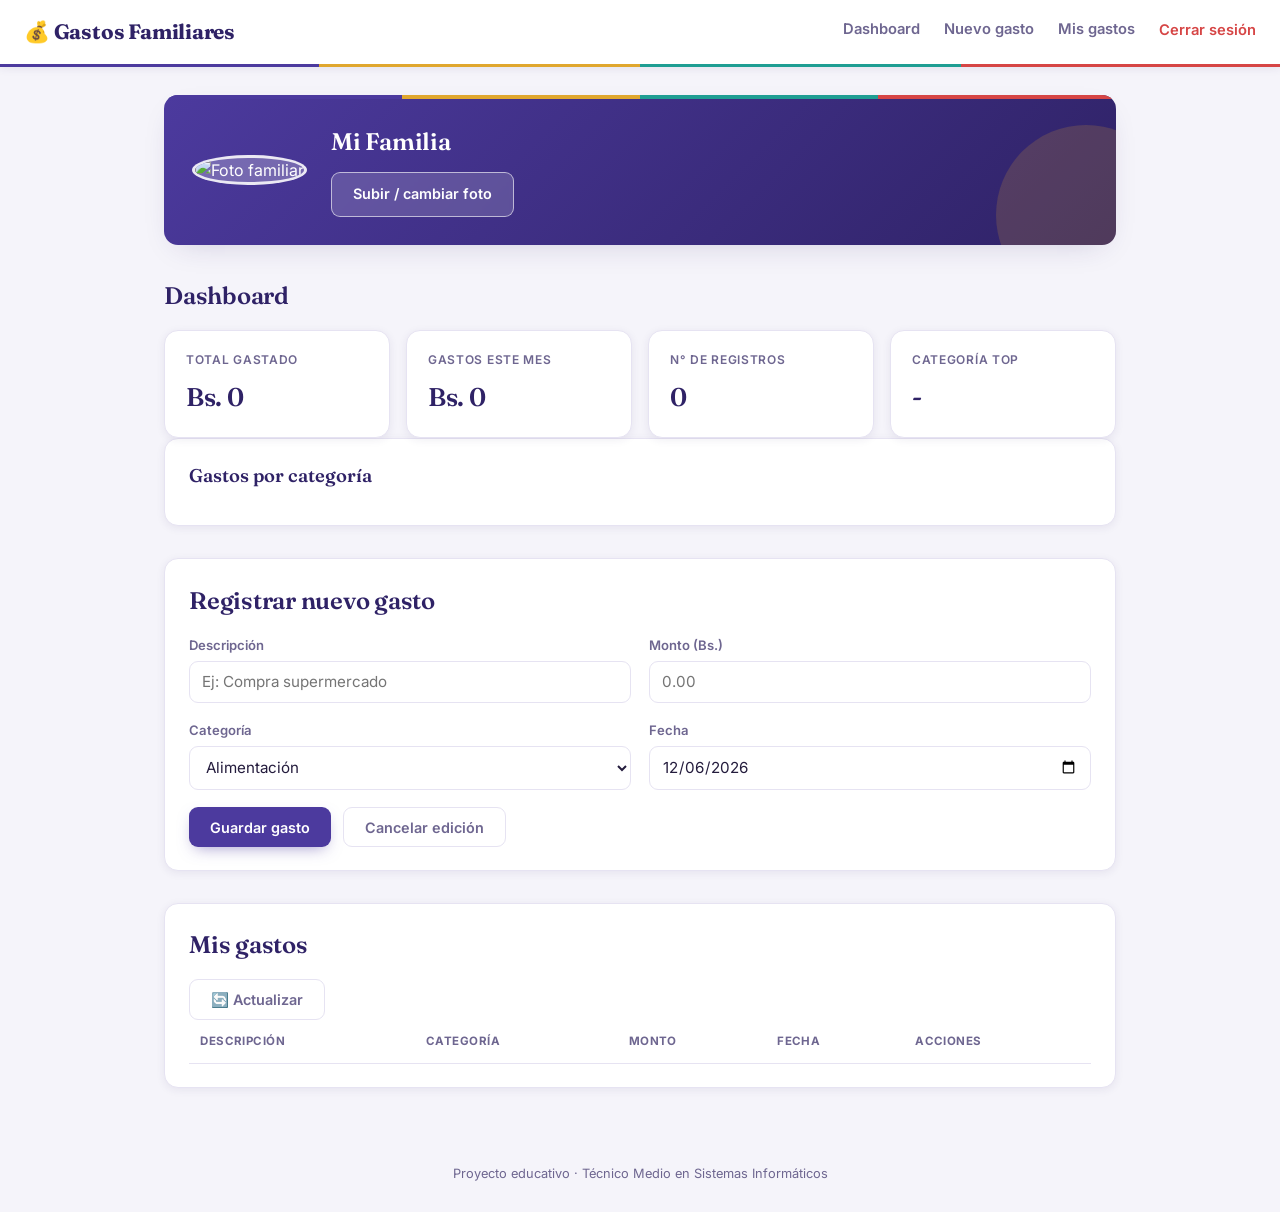
==== commit 10229f80: "Update index.html" ====
--- a/index.html
+++ b/index.html
@@ -112,7 +112,10 @@
 
     <!-- LISTA DE GASTOS -->
     <section id="lista-gastos" class="lista-section">
-      <h2 class="section-title">Mis gastos</h2>
+      <div class="lista-section__header">
+        <h2 class="section-title">Mis gastos</h2>
+        <button type="button" class="btn btn--ghost" id="btnActualizarGastos">🔄 Actualizar</button>
+      </div>
       <div class="tabla-wrapper">
         <table class="tabla-gastos">
           <thead>
--- a/style.css
+++ b/style.css
@@ -114,6 +114,7 @@
 
 .nav {
   display: flex;
+  align-items: center;
   gap: 1.5rem;
 }
 
@@ -125,12 +126,27 @@
   padding-bottom: 0.2rem;
   border-bottom: 2px solid transparent;
   transition: color var(--transition), border-color var(--transition);
+  background: none;
+  border-top: none;
+  border-left: none;
+  border-right: none;
+  cursor: pointer;
+  font-family: inherit;
 }
 
 .nav__link:hover,
 .nav__link.active {
   color: var(--color-primary);
   border-color: var(--color-secondary);
+}
+
+.nav__link--logout {
+  color: var(--color-danger);
+}
+
+.nav__link--logout:hover {
+  color: var(--color-danger);
+  border-color: var(--color-danger);
 }
 
 /* Hamburguesa (oculta en escritorio) */
@@ -387,6 +403,7 @@
   display: flex;
   flex-direction: column;
   gap: 0.35rem;
+  min-width: 0; /* evita que el input empuje el ancho de su columna en el grid */
 }
 
 .form-group label {
@@ -397,6 +414,7 @@
 
 .form-group input,
 .form-group select {
+  width: 100%; /* fuerza a que ambos inputs midan lo mismo que su columna */
   padding: 0.65rem 0.75rem;
   border: 1.5px solid var(--color-border);
   border-radius: var(--radius-sm);
@@ -495,6 +513,7 @@
     right: 0;
     background: var(--color-surface);
     flex-direction: column;
+    align-items: stretch;
     gap: 0;
     max-height: 0;
     overflow: hidden;
@@ -509,6 +528,8 @@
   .nav__link {
     padding: 1rem 1.5rem;
     border-bottom: 1px solid var(--color-border);
+    text-align: left;
+    width: 100%;
   }
 
   .stats-grid {
